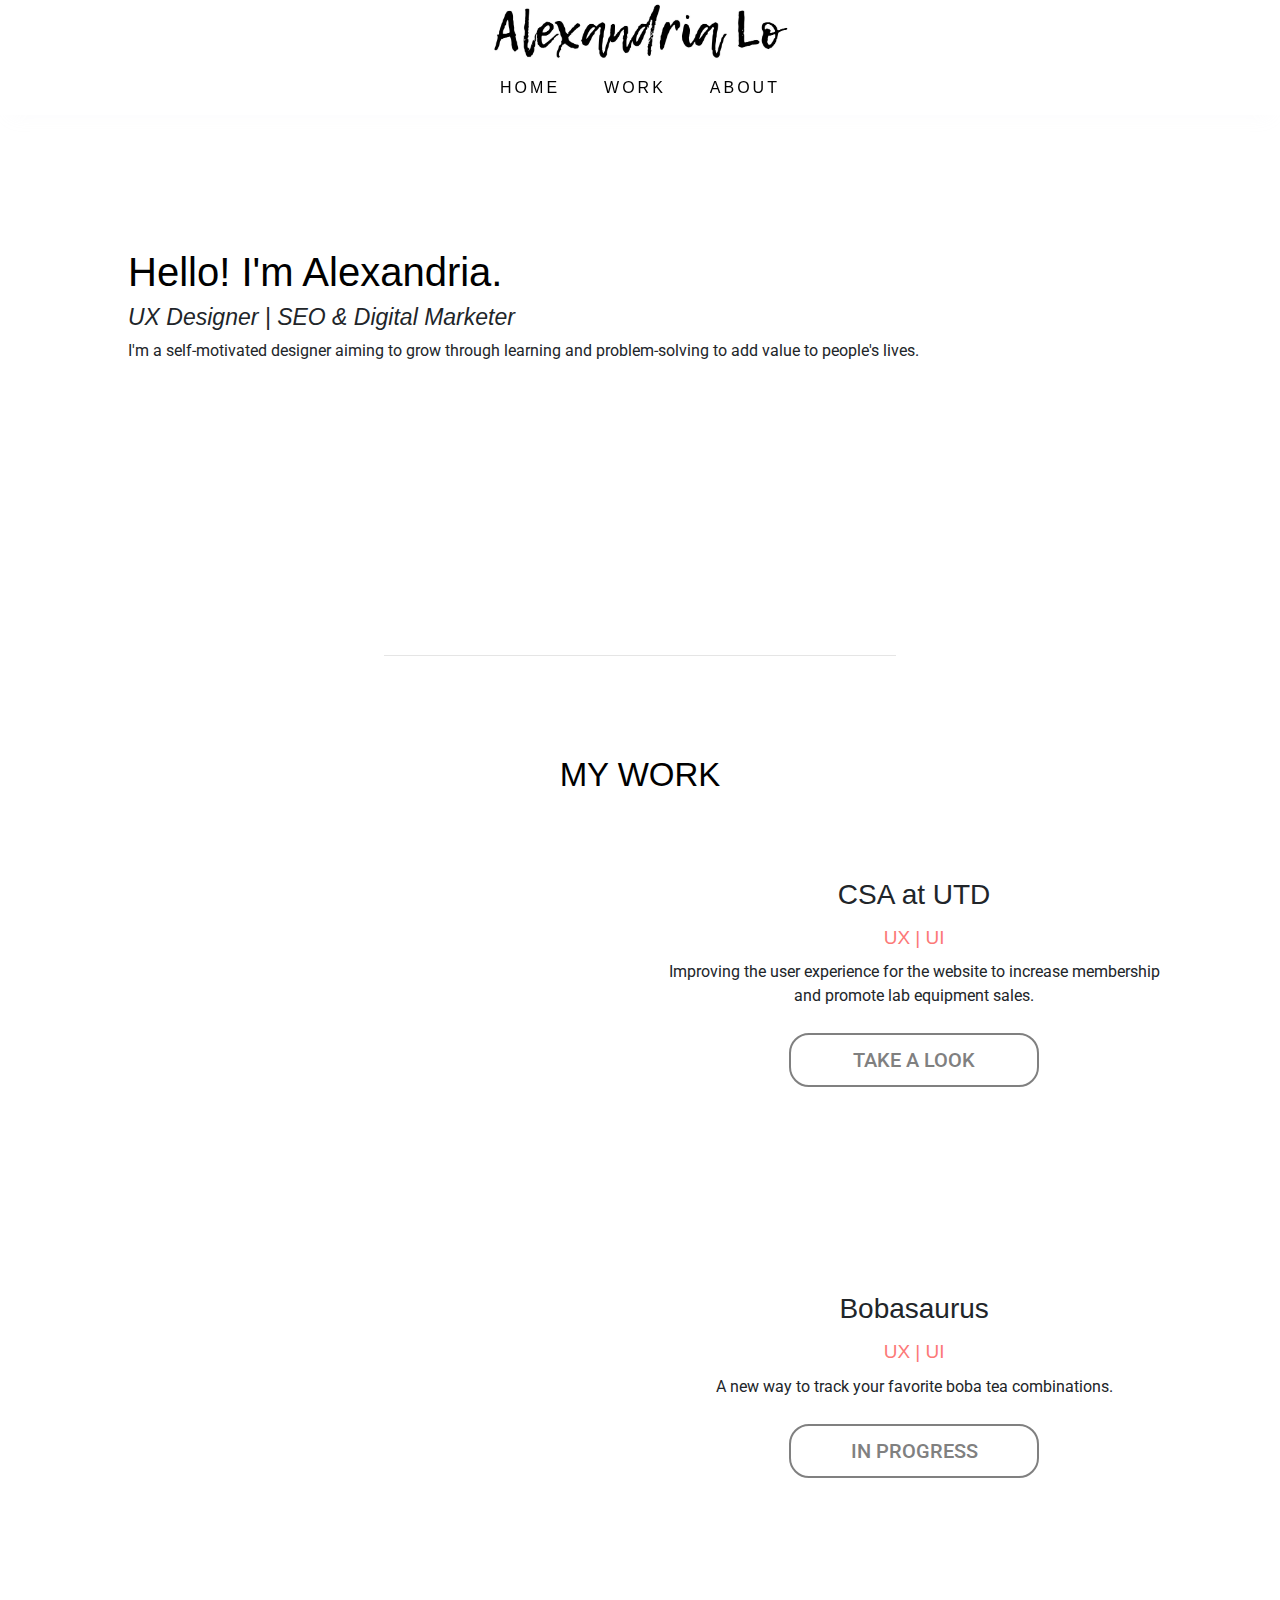
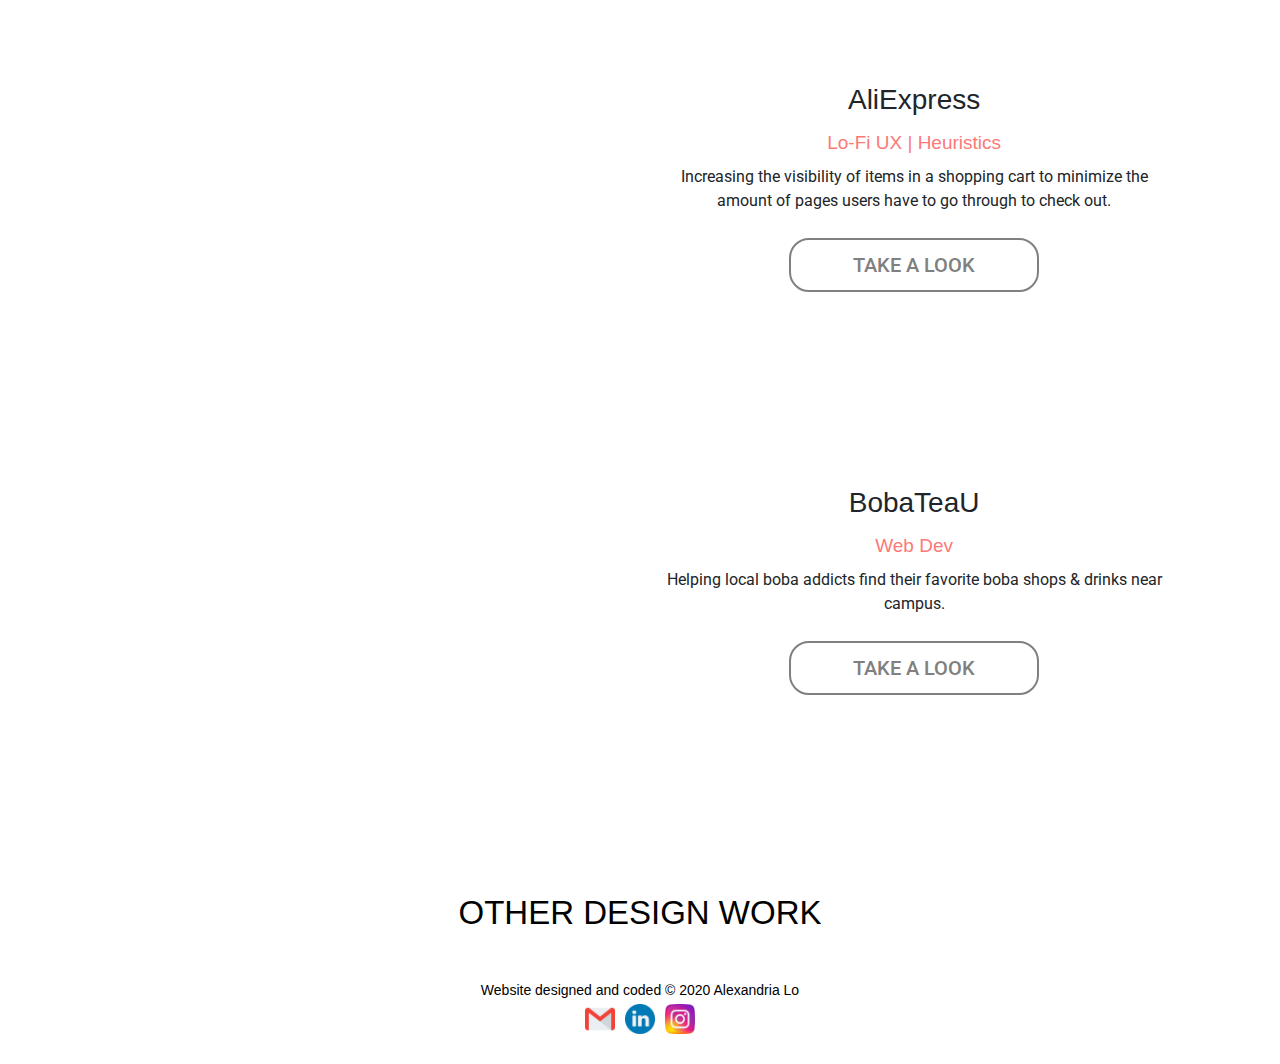
==== index.html @ e536136f "dinoboy back to top implementation" ====
<!doctype html>
<html lang="en">

<head>
    <meta charset="utf-8">
    <meta name="viewport" content="width=device-width, initial-scale=1, minimum-scale=1">

    <title>Alexandria Lo | UI/UX Designer</title>
    <meta name="description" content="I'm Alexandria Lo. I graduated from the University of Texas at Dallas with a B.S. in Cognitive Science. View my UX Design portfolio here.">

    <link rel="canonical" href="https://alexandrialo.com/" />

    <!-- Jquery for Bootstrap -->
    <script async src="https://ajax.googleapis.com/ajax/libs/jquery/3.3.1/jquery.min.js"></script>
    <link rel="icon" href="images/favicon.ico">
    <link href="https://fonts.googleapis.com/css?family=Roboto&display=swap|Montserrat&display=swap" rel="stylesheet">

    <!-- Global site tag (gtag.js) - Google Analytics -->
    <script src="https://www.googletagmanager.com/gtag/js?id=UA-148686804-1"></script>
    <script>
        window.dataLayer = window.dataLayer || [];

        function gtag() {
            dataLayer.push(arguments);
        }
        gtag('js', new Date());

        gtag('config', 'UA-148686804-1');

    </script>

    <meta http-equiv="X-UA-Compatible" content="IE=edge">
    <!-- BootstrapCDN -->
    <link rel="stylesheet" href="https://stackpath.bootstrapcdn.com/bootstrap/4.4.1/css/bootstrap.min.css" integrity="sha384-Vkoo8x4CGsO3+Hhxv8T/Q5PaXtkKtu6ug5TOeNV6gBiFeWPGFN9MuhOf23Q9Ifjh" crossorigin="anonymous">
    <script async src="https://stackpath.bootstrapcdn.com/bootstrap/4.4.1/js/bootstrap.min.js" integrity="sha384-wfSDF2E50Y2D1uUdj0O3uMBJnjuUD4Ih7YwaYd1iqfktj0Uod8GCExl3Og8ifwB6" crossorigin="anonymous"></script>
    <!-- animation on scroll -->
    <link href="https://unpkg.com/aos@2.3.1/dist/aos.css" rel="stylesheet">
    <!-- hamburger menu -->
    <link rel="stylesheet" href="https://cdnjs.cloudflare.com/ajax/libs/font-awesome/4.7.0/css/font-awesome.min.css">
    <link rel="stylesheet" href="stylesheet.css">
</head>

<body>
    <!-- Google Tag Manager (noscript) -->
    <noscript><iframe src="https://www.googletagmanager.com/ns.html?id=GTM-KJVJS6B" height="0" width="0" style="display:none;visibility:hidden"></iframe></noscript>
    <!-- End Google Tag Manager (noscript) -->
    <header>
        <a href="#home" id="home"><img class="logo center" src="images/name.jpg"></a>
    </header>
    <nav class="mynav" id="nav">
        <ul>
            <li id="o"><a href="index.html">Home</a></li>
            <li id="o"><a href="#work">Work</a></li>
            <li id="o"><a href="about.html">About</a></li>
        </ul>
        <!-- hamburger-kun -->
        <a href="javascript:void(0);" class="icon" onclick="myFunction()"><img src="images/arrow.jpg"></a>
    </nav>
    <div class="hero-image parallax-bg">
        <div class="hero-text">
            <h1>Hello! I'm Alexandria.</h1>
            <h4><i>UX Designer | SEO & Digital Marketer</i></h4>
            <p>I'm a self-motivated designer aiming to grow through learning and problem-solving to add value to people's lives.</p>
        </div>
    </div>
    <hr id="work">
    <div class="portfolio">
        <div class="home-text">
            <h2>My Work</h2>
        </div>
        <div class="mywork container">
            <div class="row portfolio-boxes">
                <div class="col-md-6" data-aos="fade-right" data-aos-duration="1000">
                    <img src="csaatutd/csa-cover.jpg">
                </div>
                <div class="col-md-6 parent">
                    <h3 class="portfolio-title">CSA at UTD</h3>
                    <h5>UX | UI</h5>
                    <p style="text-align:center">Improving the user experience for the website to increase membership and promote lab equipment sales.</p>
                    <a href="project/csaatutd.html"><button class="button">TAKE A LOOK</button></a>
                </div>
            </div>
        </div>
        <div class="mywork container">
            <div class="row portfolio-boxes">
                <div class="col-md-6" data-aos="fade-right" data-aos-duration="1000">
                    <img src="bobasaurus/bobasaurus-cover.png">
                </div>
                <div class="col-md-6 parent">
                    <h3 class="portfolio-title">Bobasaurus</h3>
                    <h5>UX | UI</h5>
                    <p style="text-align:center">A new way to track your favorite boba tea combinations.</p>
                    <a href="project/bobasaurus.html"><button class="button">IN PROGRESS</button></a>
                </div>
            </div>
        </div>
        <!--
        <div class="mywork container">
            <div class="row portfolio-boxes">
                <div class="col-md-6" data-aos="fade-right" data-aos-duration="1000">
                    <img src="stitcher/stitcher-logo.jpg">
                </div>
                <div class="col-md-6 parent">
                    <h3 class="portfolio-title">Stitcher</h3>
                    <h5>UX | UI</h5>
                    <p style="text-align:center">Redesigning an almost daily used podcast app into being one of the best part of someone’s day.</p>
                    <a href="project/stitcher.html"><button class="button">IN PROGRESS</button></a>
                </div>
            </div>
        </div>
-->
        <div class="mywork container">
            <div class="row portfolio-boxes">
                <div class="col-md-6" data-aos="fade-right" data-aos-duration="1000">
                    <img src="aliexpress/aliexpress-cover.png">
                </div>
                <div class="col-md-6 parent">
                    <h3 class="portfolio-title">AliExpress</h3>
                    <h5>Lo-Fi UX | Heuristics</h5>
                    <p style="text-align:center">Increasing the visibility of items in a shopping cart to minimize the amount of pages users have to go through to check out.</p>
                    <a href="project/aliexpress.html"><button class="button">TAKE A LOOK</button></a>
                </div>
            </div>
        </div>
        <div class="mywork container">
            <div class="row portfolio-boxes">
                <div class="col-md-6" data-aos="fade-right" data-aos-duration="1000">
                    <img src="bobateau/bobateau-cover.jpg">
                </div>
                <div class="col-md-6 parent">
                    <h3 class="portfolio-title">BobaTeaU</h3>
                    <h5>Web Dev</h5>
                    <p style="text-align:center">Helping local boba addicts find their favorite boba shops & drinks near campus.</p>
                    <a href="project/bobateau.html"><button class="button">TAKE A LOOK</button></a>
                </div>
            </div>
        </div>
    </div>
    <div>
        <div class="home-text">
            <h2>Other Design Work</h2>
            <div class="mywork container">
                <div class="row">
                    <div class="col-md-4" data-aos="fade-right" data-aos-duration="1000">
                        <a href="project/statwax.html" class="block">
                            <div class="overlay">
                                <h3>Statwax</h3>
                                <p>Designing the regional company logo</p>
                            </div>
                            <img class="image" src="statwax/statwax-cover.jpg">
                        </a>
                    </div>
                    <div class="col-md-4">
                    </div>
                    <div class="col-md-4">
                    </div>
                </div>
            </div>
        </div>
    </div>
    <!-- animate on scroll -->
    <script src="https://unpkg.com/aos@2.3.1/dist/aos.js"></script>
    <script>
        AOS.init({
            disable: function() {
                var maxWidth = 600;
                return window.innerWidth < maxWidth;
            }
        });

    </script>
    <!-- smooth scrolling -->
    <script>
        $(document).ready(function() {
            // Add smooth scrolling to all links
            $("a").on('click', function(event) {

                // Make sure this.hash has a value before overriding default behavior
                if (this.hash !== "") {
                    // Prevent default anchor click behavior
                    event.preventDefault();

                    // Store hash
                    var hash = this.hash;

                    // jQuery's animate() method to add smooth page scroll
                    // 888 milliseconds to scroll to the specified area
                    $('html, body').animate({
                        scrollTop: $(hash).offset().top
                    }, 888, function() {

                        // Add hash (#) to URL when done scrolling (default click behavior)
                        window.location.hash = hash;
                    });
                } // End if
            });
        });

    </script>

    <!-- find horizontal scroll -->
    <script>
        var docWidth = document.documentElement.offsetWidth;

        [].forEach.call(
            document.querySelectorAll('*'),
            function(el) {
                if (el.offsetWidth > docWidth) {
                    console.log(el);
                }
            }
        );

    </script>

    <!-- responsive nav -->
    <script>
        function myFunction() {
            var x = document.getElementById("nav");
            if (x.className === "mynav") {
                x.className += " responsive";
            } else {
                x.className = "mynav";
            }
        }

    </script>

    <footer class="footer">
        <div class="footer-text">
            <center>Website designed and coded &copy 2020 Alexandria Lo</center>
            <p><a href="mailto:thanksalox@gmail.com"><img class="socialmedia" src="images/gmail.jpg"></a>
                <a href="https://www.linkedin.com/in/alexandrialo/" target="_blank" rel="noopener noreferrer"><img class="socialmedia" src="images/linkedin.jpg"></a>
                <a href="https://www.instagram.com/aaaliku" target="_blank" rel="noopener noreferrer"><img class="socialmedia" src="images/instagram.jpg"></a></p>
        </div>
    </footer>
</body>

</html>
---- stylesheet.css ----
@-ms-viewport {
    width: device-width;
}

body {
    -ms-overflow-style: scrollbar;
}

*,
*:before,
*:after {
    box-sizing: inherit;
}

body,
html {
    margin: 0px;
    padding: 0px;
    box-sizing: border-box;
}

html {
    height: 100%;
}

html,
body,
div,
span,
applet,
object,
iframe,
h1,
h2,
h3,
h4,
h5,
h6,
p,
blockquote,
pre,
a,
em,
img,
strong,
sub,
sup,
tt,
var,
b,
u,
i,
center,
dl,
dt,
dd,
ol,
ul,
li,
table,
html,
body,
div,
span,
applet,
object,
iframe,
h1,
h2,
h3,
h4,
h5,
h6,
p,
blockquote,
pre,
a,
abbr,
acronym,
address,
big,
cite,
code,
del,
dfn,
em,
img,
ins,
kbd,
q,
s,
samp,
small,
strike,
strong,
sub,
sup,
tt,
var,
b,
u,
i,
center,
dl,
dt,
dd,
ol,
ul,
li,
fieldset,
form,
label,
legend,
table,
caption,
tbody,
tfoot,
thead,
tr,
th,
td,
icle,
aside,
canvas,
details,
embed,
figure,
figcaption,
footer,
header,
hgroup,
menu,
nav,
output,
ruby,
section,
summary,
time,
mark,
audio,
video {
    margin: 0;
    padding: 0;
    border: 0;
    vertical-align: baseline;
}

article,
aside,
details,
figcaption,
figure,
footer,
header,
hgroup,
menu,
nav,
section {
    display: block;
}

/************************* basic html *************************/
h1 {
    font-family: "Montserrat", sans-serif;
    font-display: swap;
    font-size: 40px;
    margin: 0;
    text-align: center;
    margin: 1% 0 2% 0;
    font-weight: 500;

}

h2 {
    font-family: "Montserrat", sans-serif;
    font-display: swap;
    text-transform: uppercase;
    font-size: 33px;
    text-align: center;
    margin: 2% 0 1% 0;
    font-weight: 500;
}

h3 {
    font-family: "Montserrat", sans-serif;
    font-display: swap;
    font-size: 28px;
    text-align: center;
    margin: 1% 0 2% 0;
    font-weight: 500;
}

h4 {
    font-family: "Montserrat", sans-serif;
    font-display: swap;
    font-size: 23px;
    margin: 2% 0 1% 0;
    font-weight: 500;
}

h5 {
    font-family: "Montserrat", sans-serif;
    font-display: swap;
    color: #fc7978;
    font-weight: 500;
    font-size: 19px;
    margin: 1% 0 2% 0;
}

p {
    font-family: "Roboto", sans-serif;
    font-display: swap;
    font-size: 16px;
    padding: 0 0 20px 0;
}

a {
    color: #fc7978;
    font-weight: 500;
}

a:active {
    color: #fc7978;
    text-decoration: underline;
}

hr {
    margin: auto;
    width: 40%;
}

ul,
ol {
    font-family: "Roboto", sans-serif;
    font-display: swap;
    font-size: 16px;
}

/************************* navigation bar *************************/
header {
    height: 10%;
    background-color: white;
    width: 100%;
    position: relative;
    display: flex;
    top: 0px;
    z-index: 1;
    align-items: center;
    justify-content: center;
}

.logo {
    width: 300px;
    height: auto;
}

/************************* desktop config *************************/
@media only screen and (min-width: 601px) {

    nav {
        height: 2%;
        background-color: white;
        width: 100%;
        padding: 0;
        text-align: center;
        margin: 0;
        display: flex;
        top: 0px;
        z-index: 1;
        align-items: center;
        justify-content: center;
        overflow: hidden;
        font-weight: 500;
    }

    nav li,
    nav a {
        display: inline;
        padding: 10px;
        text-decoration: none;
        font-family: "Montserrat", sans-serif;
        font-display: swap;
        color: black;
        text-transform: uppercase;
        letter-spacing: 3px;
        font-weight: 500;
    }

    nav a:hover {
        color: #fc7978;
    }

    html:not([data-scroll='0']) nav {
        position: sticky;
        top: 0px;
        left: 10px;
        right: 10px;
        border: none;
        border-radius: 0;
        margin: 0;
        padding: 15px;
        box-shadow: 0px 10px 20px -10px rgba(211, 218, 227, 0.1);
        outline: none;
    }

}

.mynav .icon {
    display: none;
    width: 20px;
    margin-top: 20px;
    margin-right: 10px;
    background-color: white;

}

/************************* mobile config *************************/
@media only screen and (max-width: 600px) {

    h1 {
        margin-bottom: 5%;
    }

    h2,
    h3,
    h4 {
        text-align: left;
        margin: 5% 0 5% 0;
    }

    .mynav {
        overflow: hidden;
        background-color: white;
        width: 100%;
    }

    .mynav ul {
        margin: 5px;
        padding: 0;
    }

    .mynav li,
    .mynav a {
        display: block;
        text-decoration: none;
        font-family: "Montserrat", sans-serif;
        color: black;
        text-transform: uppercase;
        font-weight: 500;
        margin: 20px;
        font-display: swap;
    }

    /* hide all links except for first (home) */
    .mynav a,
    .mynav li:not(:first-child) {
        display: none;
    }

    /* show links in topnav (.icon) */
    .mynav a.icon,
    .mynav li.icon {
        width: 40px;
        display: block;
        margin: 10px auto;
    }

    html:not([data-scroll='0']) .mynav {
        position: sticky;
        top: 0px;
        border: none;
        border-radius: 0;
        z-index: 1;
        left: 10px;
        right: 10px;
        box-shadow: 0px 10px 20px -10px rgba(211, 218, 227, 0.1);
        outline: none;
    }

    .case-content {
        width: 90vw !important;
    }

    .footer {
        margin-top: 10%;
    }

}

/************************* mobile responsive config *************************/
@media only screen and (max-width: 600px) {

    /* for topnav with JS when clicking the icon */
    .mynav.responsive {}

    .mynav.responsive a.icon,
    .mynav.responsive li.icon {
        position: relative;
        margin-left: auto;
        margin-right: auto;
        bottom: 0;
    }

    /* displays links vertically for mobile */
    .mynav.responsive ul {}

    .mynav.responsive li,
    .mynav.responsive a {
        float: none;
        display: block;
        text-align: center;
    }
}

/************************* home hero *************************/
.hero-image {
    background-color: white;
    /*background: url(images/cloudstars-bg.svg);*/
    /*height: 100vh;*/
    height: 60vh;
    background-size: cover;
    /*
    background-attachment: fixed;
    background-blend-mode: overlay;
    background-position: center;
    background-repeat: no-repeat;
    position: relative;
*/
    padding: 0;
    margin: 0;
    min-width: 100%;
    overflow: hidden;
}

.hero-text {
    align-content: center;
    width: 80%;
    margin: auto;
}

.hero-text h1 {
    color: black;
    text-align: left;
    margin: 8% 0 8px 0;
    padding-top: 5%;
    vertical-align: baseline;
    background: 0 0;
    display: block;
}

.hero-text h4 {
    text-align: left;
    margin: 0 0 8px 0;
    padding: 0;

}

.hero-text p {
    text-align: left;
    margin: 0;
    padding: 0;
}

.home-text {
    color: black;
    position: relative;
    height: 100%;
    margin: auto;
}

.home-text h1 {
    margin-bottom: 4%;
}

.home-text h2 {
    text-align: center;
}

.home-text p {
    width: 100%;
}

/************************* home portfolio *************************/
.portfolio {
    padding: 3%;
    margin: 3%;
    background-color: white;
    background-position: center;
    background-repeat: repeat;
    position: relative;
}

.portfolio-boxes {
    margin: auto;
    width: 100%;
    flex-grow: 1;
}

.center {
    display: block;
    margin-left: auto;
    margin-right: auto;
    text-decoration: none;
}

.container {}

.mywork {
    height: 100%;
    margin-bottom: 50px;
}

.parent {
    display: flex;
    align-items: center;
    justify-content: center;
    flex-direction: column;
}

.col-md-6 parent {
    position: relative;
    min-height: 1px;
    padding: 0;
    margin-bottom: 3%;
}

.button {
    border-radius: 20px;
    text-align: center;
    transition-duration: 0.4s;
    margin: 2% auto;
    width: 250px;
    font-size: 20px;
    padding: 10px 0;
    background-color: white;
    color: gray;
    outline: none;
    /*
    box-shadow: inset 0 -3px #d16463;
    box-shadow: 0 2px 5px 0 rgba(211, 218, 227, 100);
*/
    border: 2px solid gray;
    font-weight: 500;
    text-decoration: none;
}


.button:hover {
    background-color: #fc7978;
    /*
    box-shadow: inset 0 -3px #d16463;
    box-shadow: 0 2px 5px 0 rgba(211, 218, 227, 100);
*/
    border: 2px solid transparent;
    color: white;
    text-decoration: none;
}

/*
.button1:hover {
    background-color: gray;
    border: 2px solid transparent;
    color: white;
    text-decoration: none;
}
*/

img {
    width: 100%;
}

/************************* home art *************************/
.art {
    background-color: white;
    padding: 2%;
    margin: auto;
    max-width: 700px;
}

.art-container {
    background-color: white;
    position: relative;
    align-items: center;
    justify-content: space-between;
}

.row {
    margin: 0;
    padding: 0;
    width: 100%;
}

.column {
    flex: 33.33%;
    padding: 5px;
    margin: 0;
}

/************************* home about *************************/
.about {
    background-color: white;
    /*
    padding: 2%;
    margin: 2%;
    justify-content: left;
*/
    padding: 2em 0 2em 0;
}

.about-img-div {
    padding: 2em 0 0 0;
    width: 100%;
}

.about-img {
    border-radius: 50%;

}


figcaption {}

/************************* project content *************************/

.summary {
    height: 100%;
    margin: auto;
    padding: 0;
}

.snippet {
    text-align: left;
    height: 100%;
}

.snippet h4 {
    padding-top: 20px;
}

.snippet p {
    padding: 0;
}

.problem {}

.case-content {
    width: 80vw;
    min-width: 310px;
    padding-bottom: 3%;
    margin: 0 auto;
    display: block;
}

.case-content h3 {
    margin-top: 25px;
}

.logo-image {
    margin: 25px auto;
    width: 300px;
    display: block;
}

/* main title */

.background {
    display: block;
}

.content-heading {
    position: relative;
    /*    padding-top: 2em;*/
    /*    top: -4em;*/
    /*    border-radius: 1.2em 1em 0 0;*/
    background: #fff;
    padding-top: 1em;
    margin: 0 auto;
}

.content-heading h1,
.content-heading p {
    text-align: center;
    margin: 0;
    font-weight: 500;
}

.subtitle {
    font-style: italic;
    color: gray;
}

.overview-title {
    font-weight: 500;
    text-transform: uppercase;
}

.content-process {
    margin: 0 0 2% 0;
    position: relative;
}

.content-process h1,
h2,
h3,
h4,
h5 {
    text-align: left;
}

.content-process img {
    display: block;
    margin: 20px auto;
}

.heading-section p {
    text-align: center;
}

summary {
    font-weight: 500;
    border: 2px solid transparent;
    transition-duration: 0.4s;
    margin: 16px auto;
    padding: 16px;
    background-color: white;
    color: gray;
    outline: none;
    text-decoration: none;
}


summary:hover {
    background-color: #fc7978;
    border: 2px solid transparent;
    color: white;
    text-decoration: none;
}

/************************* unique project content *************************/
.csa {
    background-color: #49b1ed;
    color: white;
    padding: 16px;
}

.csa-font {
    color: #49b1ed;
}

.bobateau {
    background-color: #E2AA87;
    color: white;
    padding: 16px;
}

.bobateau-font {
    color: #E2AA87;
}

.bobasaurus {
    background-color: #7EBDB4;
    color: white;
    padding: 16px;
}

.bobasaurus-font {
    color: #7EBDB4;
}

.aliexpress {
    background-color: #A42116;
    color: white;
    padding: 16px;
}

.aliexpress-font {
    color: #A42116;
}

.stitcher {
    background-color: #522d5b;
    color: white;
    padding: 16px;
}

.stitcher-font {
    color: #522d5b;
}

.statwax {
    background-color: #00b1aa;
    color: white;
    padding: 16px;
}

.statwax-font {
    color: #00b1aa;
}


.goal {
    margin-top: 20px;
    padding: 10px;
}

.csa h3,
.bobateau h3,
.bobasaurus h3,
.aliexpress h3,
.stitcher h3,
.statwax h3 {
    margin-top: .5em !important;
}

/************************* sections *************************/
.section {
    margin: auto;
    text-align: left;
    height: 100%;
    margin-top: 50px;
}

.section h4 {
    text-align: left;
}

.section ol,
.section ul {
    padding: 0 0 20px 50px;
}

.overview {}

.wireframe {
    margin: auto;
}

.in-progress {
    margin: 0 20%;
}

.in-progress h3 {
    padding: 10px;
}

.survey {
    width: 40%;
    float: right;
    margin-left: 10px
}

/************************* footer *************************/
footer {
    position: relative;
    background-color: white;
    color: black;
    text-align: center;
    margin-top: 50px;
}

.footer-text {
    margin-top: 10px;
    text-align: center;
    font-family: "Montserrat", sans-serif;
    font-display: swap;
    position: absolute;
    top: 50%;
    left: 50%;
    transform: translate(-50%, -50%);
    width: 50%;
    font-size: 14px;
}

.socialmedia {
    margin: 3px;
    max-width: 30px;
}

/************************* slideshow *************************/
* {
    box-sizing: border-box
}

body {
    font-family: "Roboto", sans-serif;
    font-display: swap;
    margin: 0
}

/* slideshow container */
.slideshow-container {
    max-width: 1000px;
    position: relative;
    margin: auto;
}

.mySlides {
    display: none;
    margin: auto;
}

/* next & previous buttons */
.prev,
.next {
    cursor: pointer;
    position: absolute;
    top: 50%;
    width: auto;
    padding: 16px;
    margin-top: -22px;
    color: white;
    font-weight: 500;
    font-size: 16px;
    transition: 0.6s ease;
    border-radius: 0 3px 3px 0;
    user-select: none;
}

/* position the "next button" to the right */
.next {
    right: 0;
    border-radius: 3px 0 0 3px;
}

/* on hover, add a black background color with a little bit see-through */
.prev:hover,
.next:hover {
    background-color: rgba(0, 0, 0, 0.8);
}

/* dots */
.dot {
    cursor: pointer;
    height: 15px;
    width: 15px;
    margin: 0 2px;
    background-color: #bbb;
    border-radius: 50%;
    display: inline-block;
    transition: background-color 0.6s ease;
}

.active,
.dot:hover {
    background-color: #717171;
}

/* other work hover */

.block {
    box-shadow: none;
    opacity: 1;
    transition: box-shadow 200ms ease, color 200ms ease;
    color: transparent;
    text-decoration: none;
}

.overlay {
    transition: .5s ease;
    opacity: 0;
    position: absolute;
    top: 50%;
    left: 50%;
    transform: translate(-50%, -50%);
    -ms-transform: translate(-50%, -50%);
}

.overlay h3,
.overlay p {
    text-align: center;
    color: black;
}

.image {
    opacity: 1;
    display: block;
    width: 100%;
    height: auto;
    transition: .5s ease;
    backface-visibility: hidden;
}

.container:hover .image {
    opacity: 0.3;
}

.container:hover .overlay {
    opacity: 1;
}

/* back to top */
.btt {
    max-width: 100px;
    z-index: 99;
    position: fixed;
    bottom: 30px;
    right: 10px;
    opacity: 0.5;
}

.btt:hover {
    opacity: 1;
    transition: .5s ease;
}
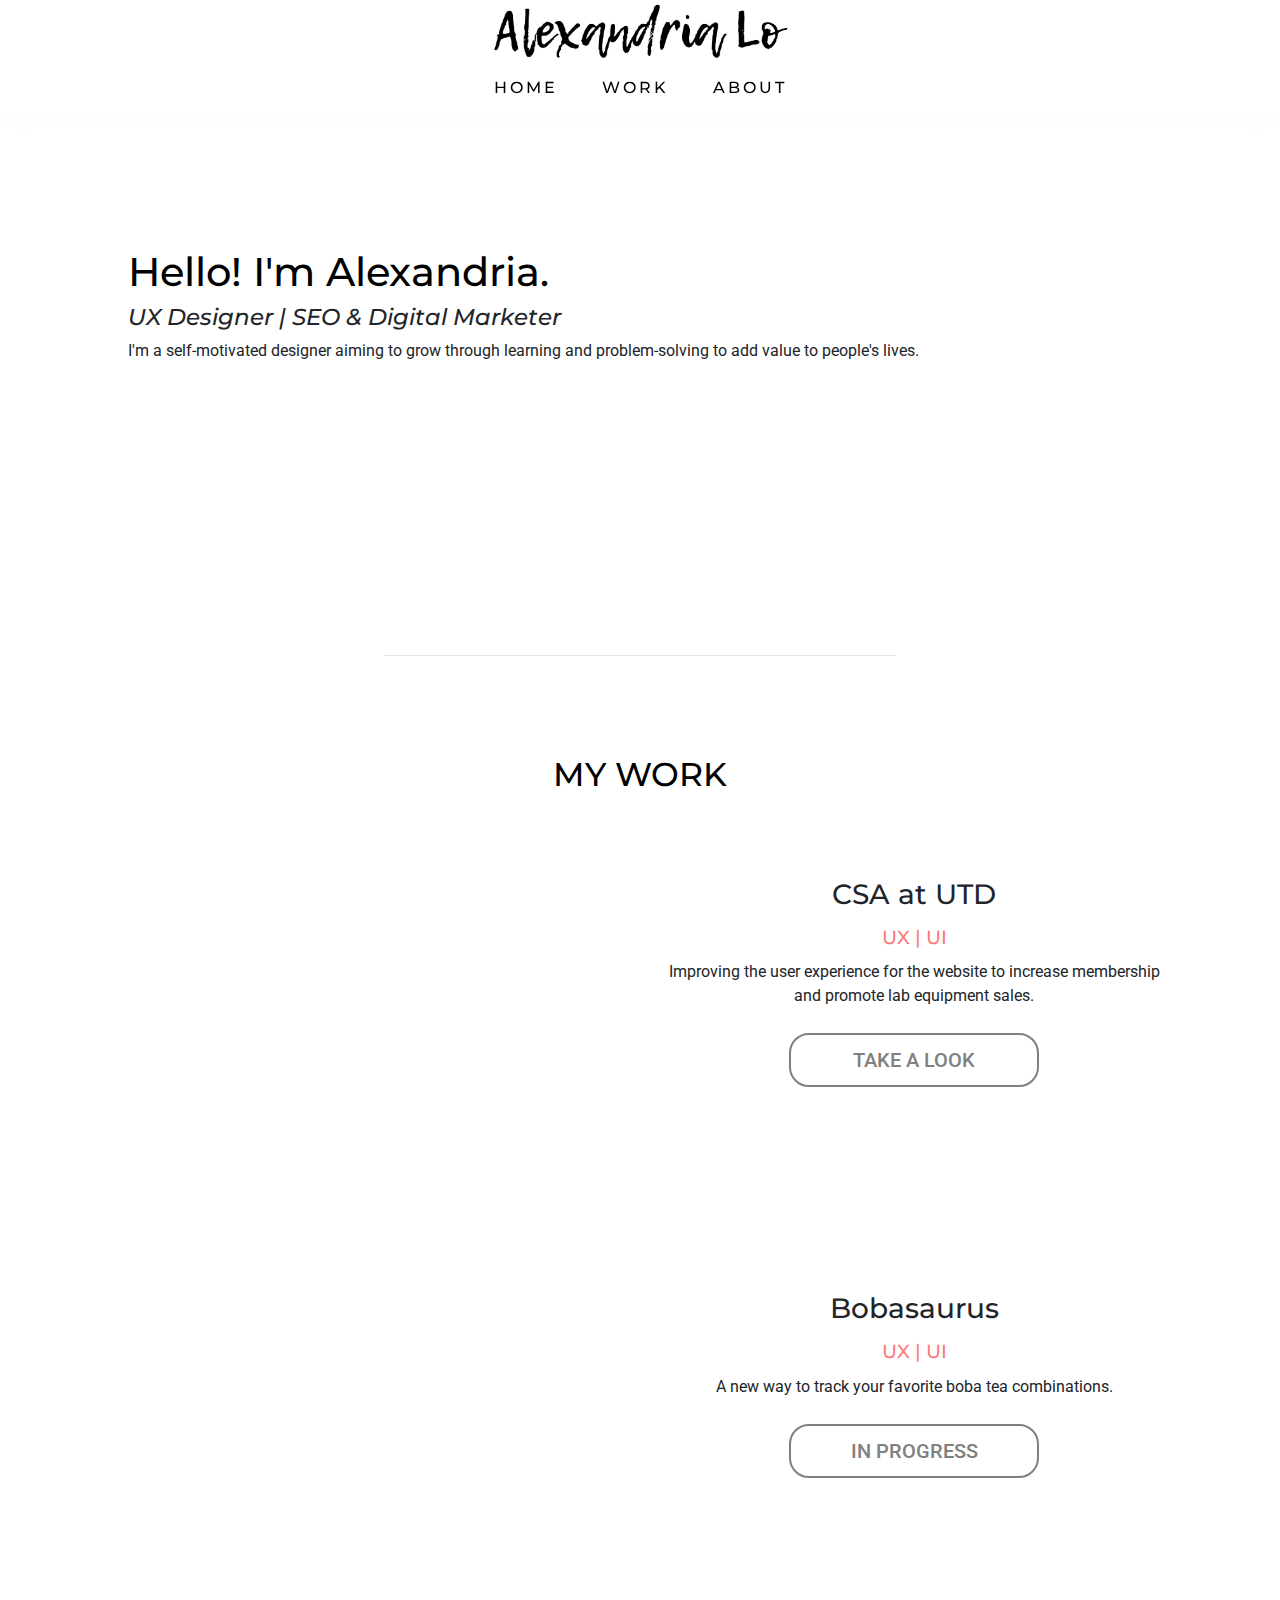
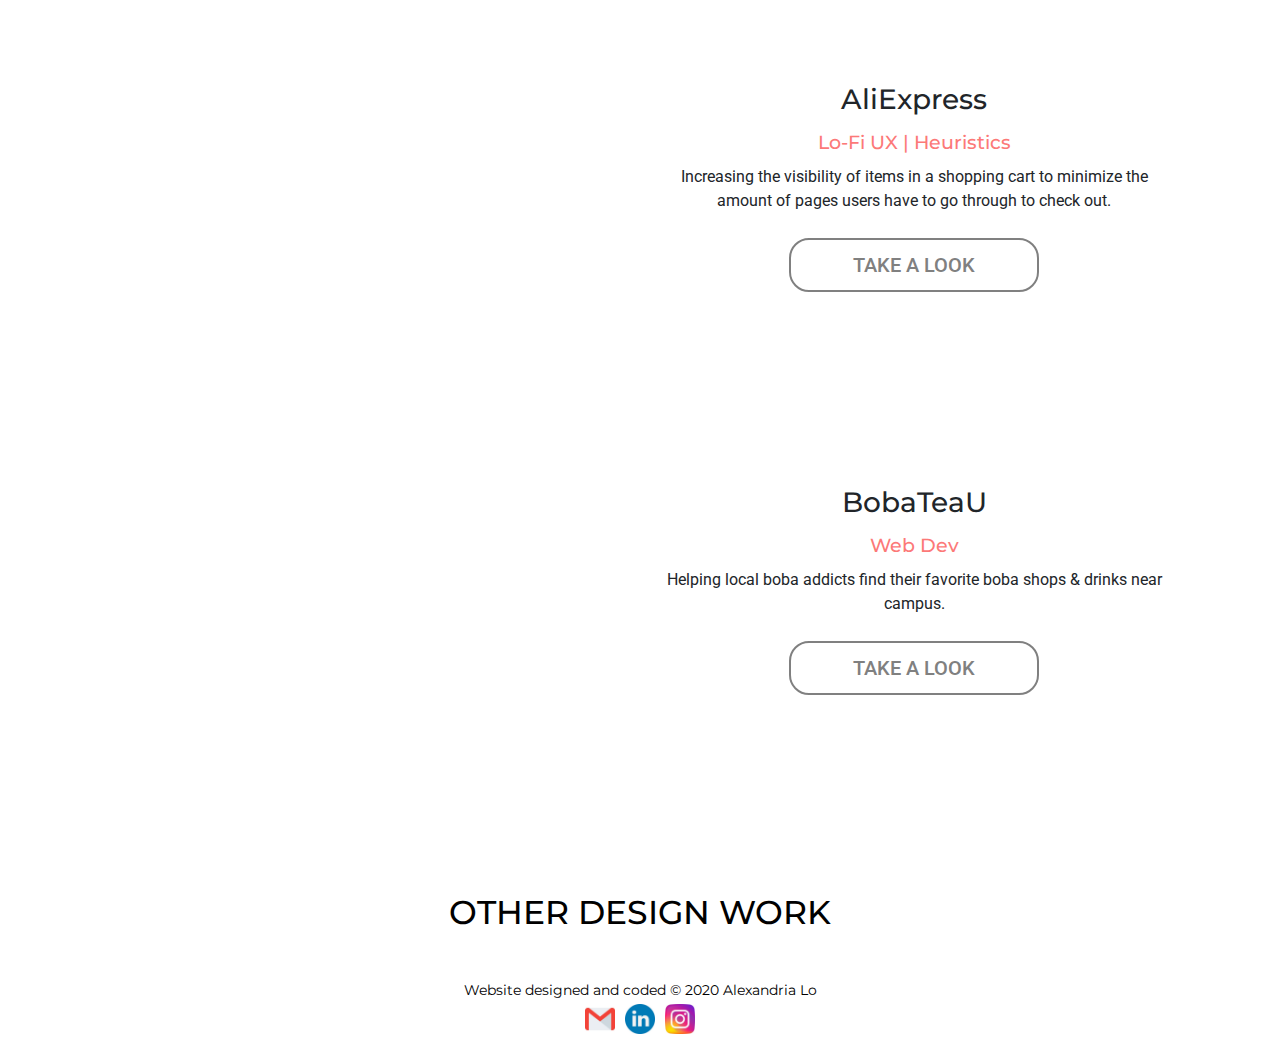
==== commit 1230c1d1: "fixing text display issues" ====
--- a/index.html
+++ b/index.html
@@ -13,7 +13,7 @@
     <!-- Jquery for Bootstrap -->
     <script async src="https://ajax.googleapis.com/ajax/libs/jquery/3.3.1/jquery.min.js"></script>
     <link rel="icon" href="images/favicon.ico">
-    <link href="https://fonts.googleapis.com/css?family=Roboto&display=swap|Montserrat&display=swap" rel="stylesheet">
+    <link href="https://fonts.googleapis.com/css?family=Roboto|Montserrat&display=swap" rel="stylesheet">
 
     <!-- Global site tag (gtag.js) - Google Analytics -->
     <script src="https://www.googletagmanager.com/gtag/js?id=UA-148686804-1"></script>
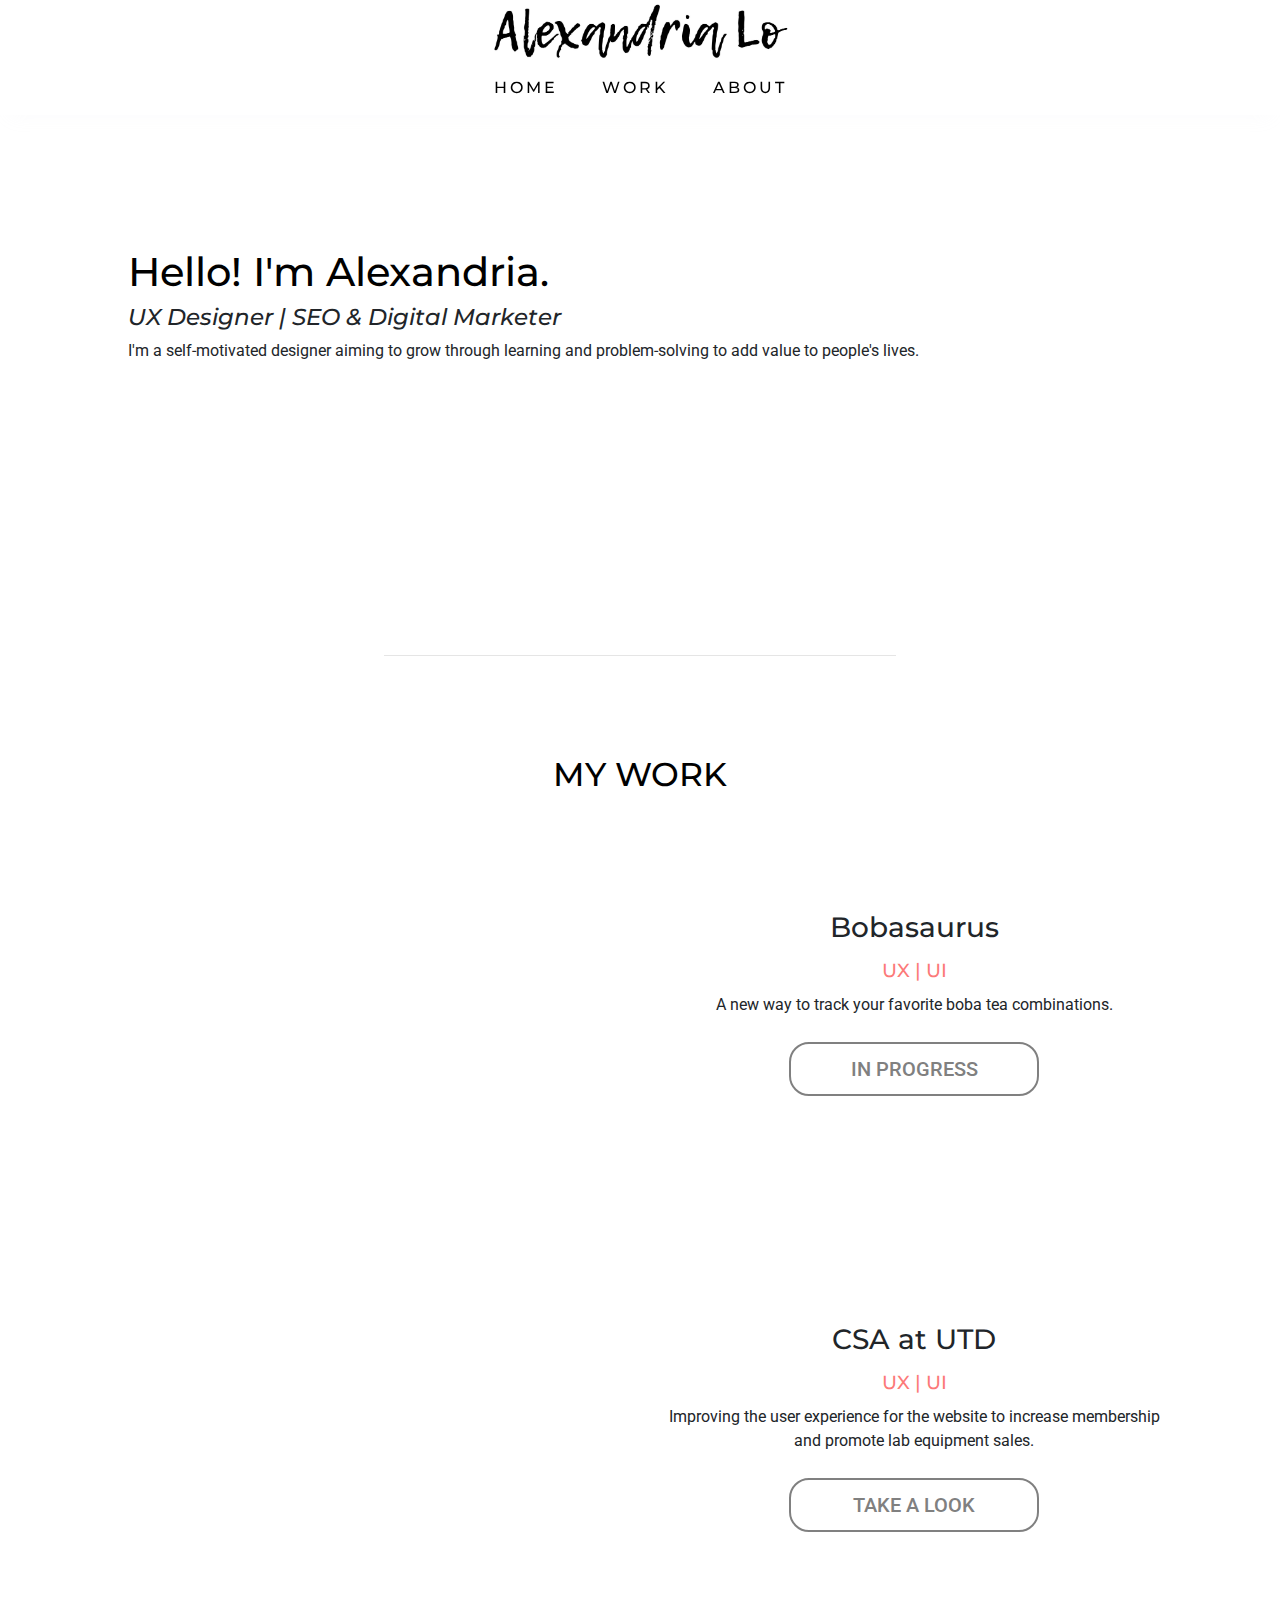
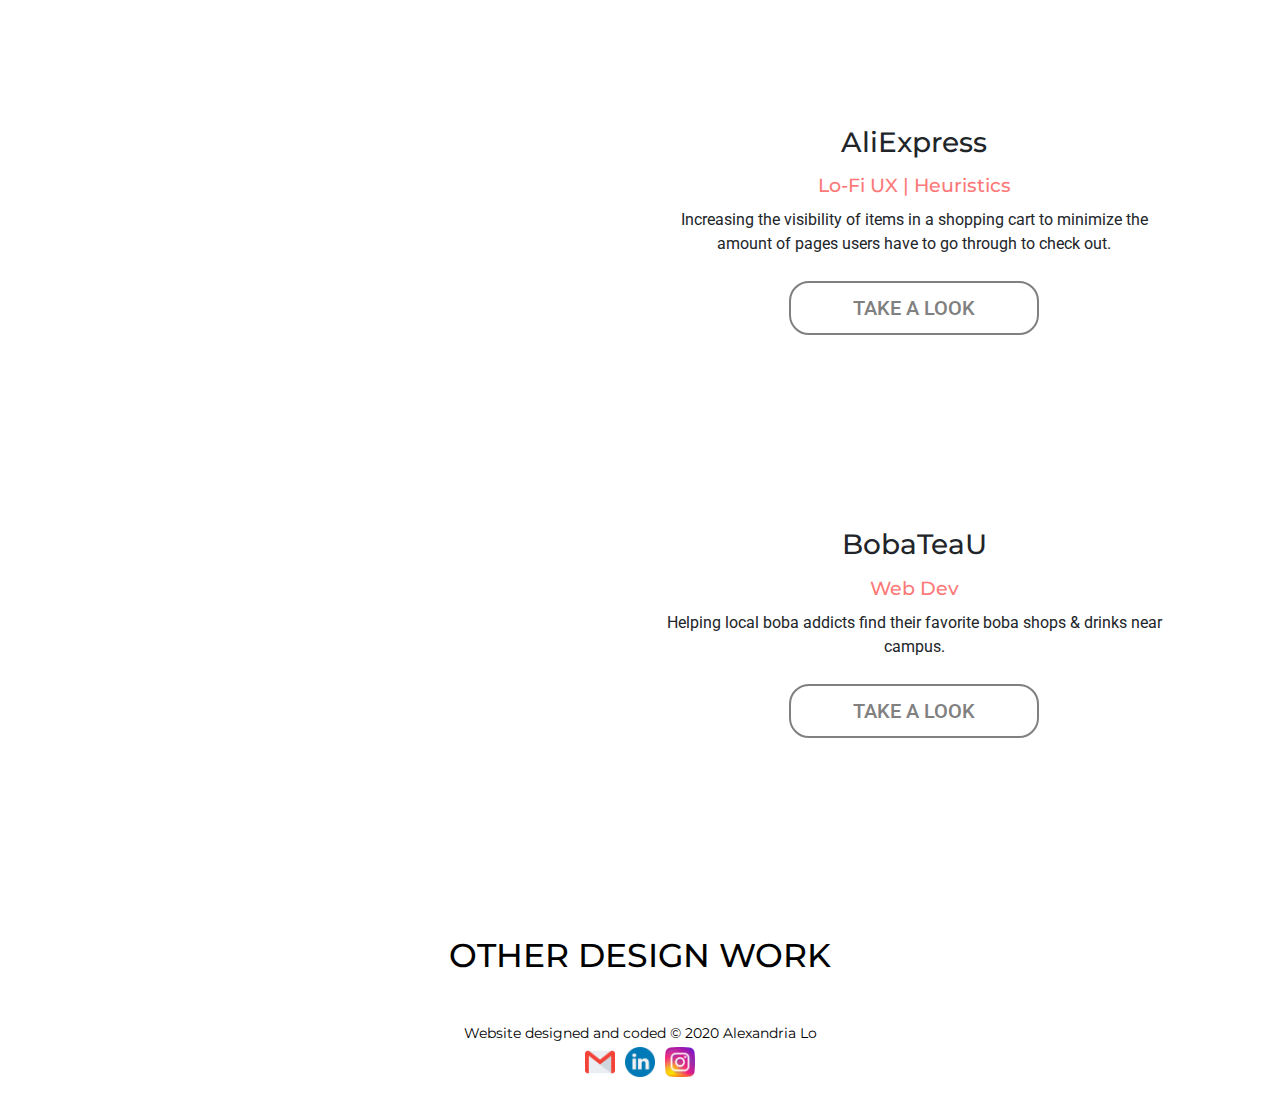
==== commit 8723506e: "added bobasaurus hi-fi wireframes" ====
--- a/index.html
+++ b/index.html
@@ -71,6 +71,19 @@
         <div class="mywork container">
             <div class="row portfolio-boxes">
                 <div class="col-md-6" data-aos="fade-right" data-aos-duration="1000">
+                    <img src="bobasaurus/bobasaurus-cover.png">
+                </div>
+                <div class="col-md-6 parent">
+                    <h3 class="portfolio-title">Bobasaurus</h3>
+                    <h5>UX | UI</h5>
+                    <p style="text-align:center">A new way to track your favorite boba tea combinations.</p>
+                    <a href="project/bobasaurus.html"><button class="button">IN PROGRESS</button></a>
+                </div>
+            </div>
+        </div>
+        <div class="mywork container">
+            <div class="row portfolio-boxes">
+                <div class="col-md-6" data-aos="fade-right" data-aos-duration="1000">
                     <img src="csaatutd/csa-cover.jpg">
                 </div>
                 <div class="col-md-6 parent">
@@ -78,19 +91,6 @@
                     <h5>UX | UI</h5>
                     <p style="text-align:center">Improving the user experience for the website to increase membership and promote lab equipment sales.</p>
                     <a href="project/csaatutd.html"><button class="button">TAKE A LOOK</button></a>
-                </div>
-            </div>
-        </div>
-        <div class="mywork container">
-            <div class="row portfolio-boxes">
-                <div class="col-md-6" data-aos="fade-right" data-aos-duration="1000">
-                    <img src="bobasaurus/bobasaurus-cover.png">
-                </div>
-                <div class="col-md-6 parent">
-                    <h3 class="portfolio-title">Bobasaurus</h3>
-                    <h5>UX | UI</h5>
-                    <p style="text-align:center">A new way to track your favorite boba tea combinations.</p>
-                    <a href="project/bobasaurus.html"><button class="button">IN PROGRESS</button></a>
                 </div>
             </div>
         </div>
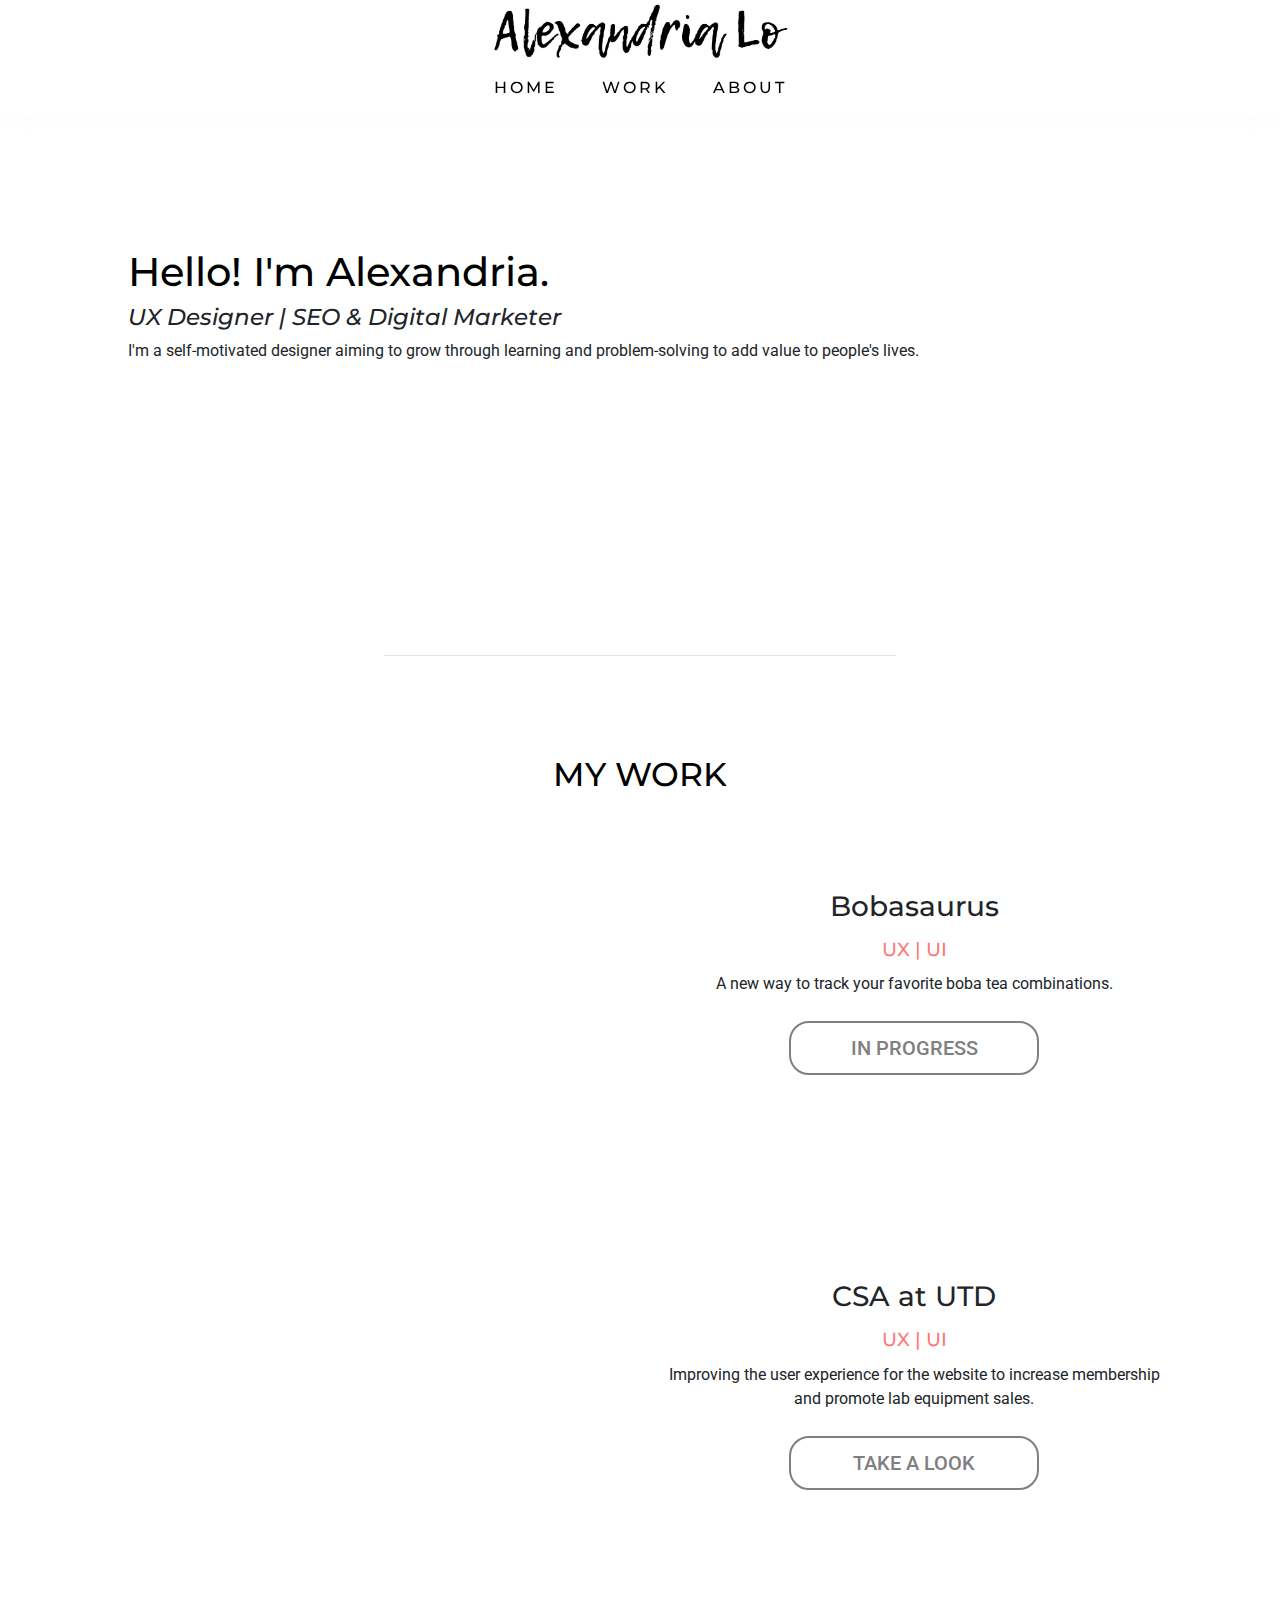
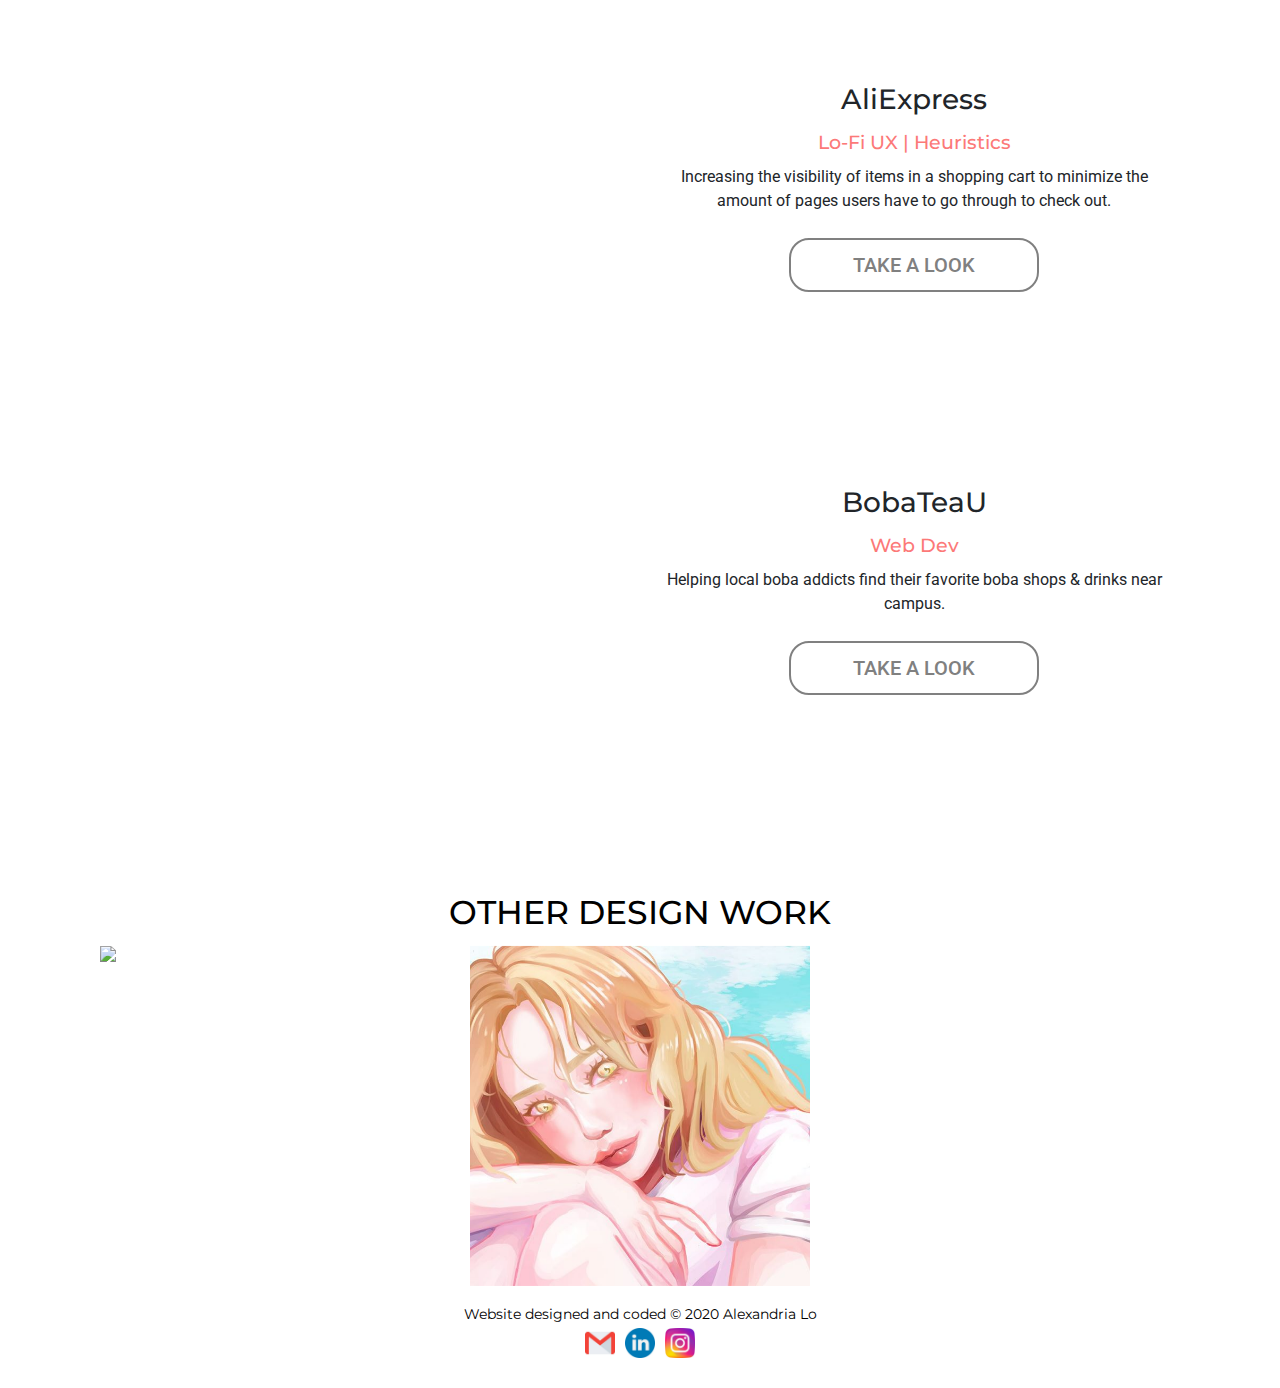
==== commit 45137dfc: "simplified bg and cover images" ====
--- a/index.html
+++ b/index.html
@@ -5,7 +5,7 @@
     <meta charset="utf-8">
     <meta name="viewport" content="width=device-width, initial-scale=1, minimum-scale=1">
 
-    <title>Alexandria Lo | UI/UX Designer</title>
+    <title>Alexandria Lo: UI/UX Designer</title>
     <meta name="description" content="I'm Alexandria Lo. I graduated from the University of Texas at Dallas with a B.S. in Cognitive Science. View my UX Design portfolio here.">
 
     <link rel="canonical" href="https://alexandrialo.com/" />
@@ -71,7 +71,7 @@
         <div class="mywork container">
             <div class="row portfolio-boxes">
                 <div class="col-md-6" data-aos="fade-right" data-aos-duration="1000">
-                    <img src="bobasaurus/bobasaurus-cover.png">
+                    <img src="bobasaurus/bobasaurus-cover.jpg">
                 </div>
                 <div class="col-md-6 parent">
                     <h3 class="portfolio-title">Bobasaurus</h3>
@@ -112,7 +112,7 @@
         <div class="mywork container">
             <div class="row portfolio-boxes">
                 <div class="col-md-6" data-aos="fade-right" data-aos-duration="1000">
-                    <img src="aliexpress/aliexpress-cover.png">
+                    <img src="aliexpress/aliexpress-cover.jpg">
                 </div>
                 <div class="col-md-6 parent">
                     <h3 class="portfolio-title">AliExpress</h3>
@@ -141,7 +141,7 @@
             <h2>Other Design Work</h2>
             <div class="mywork container">
                 <div class="row">
-                    <div class="col-md-4" data-aos="fade-right" data-aos-duration="1000">
+                    <div class="col-md-4">
                         <a href="project/statwax.html" class="block">
                             <div class="overlay">
                                 <h3>Statwax</h3>
@@ -151,6 +151,13 @@
                         </a>
                     </div>
                     <div class="col-md-4">
+                        <a href="artwork.html" class="block">
+                            <div class="overlay">
+                                <h3>Artwork</h3>
+                                <p>A small collection of my favorite pieces</p>
+                            </div>
+                            <img class="image" src="images/ig-devil-no-4.jpg">
+                        </a>
                     </div>
                     <div class="col-md-4">
                     </div>
--- a/stylesheet.css
+++ b/stylesheet.css
@@ -980,11 +980,11 @@
     backface-visibility: hidden;
 }
 
-.container:hover .image {
+.block:hover .image {
     opacity: 0.3;
 }
 
-.container:hover .overlay {
+.block:hover .overlay {
     opacity: 1;
 }
 
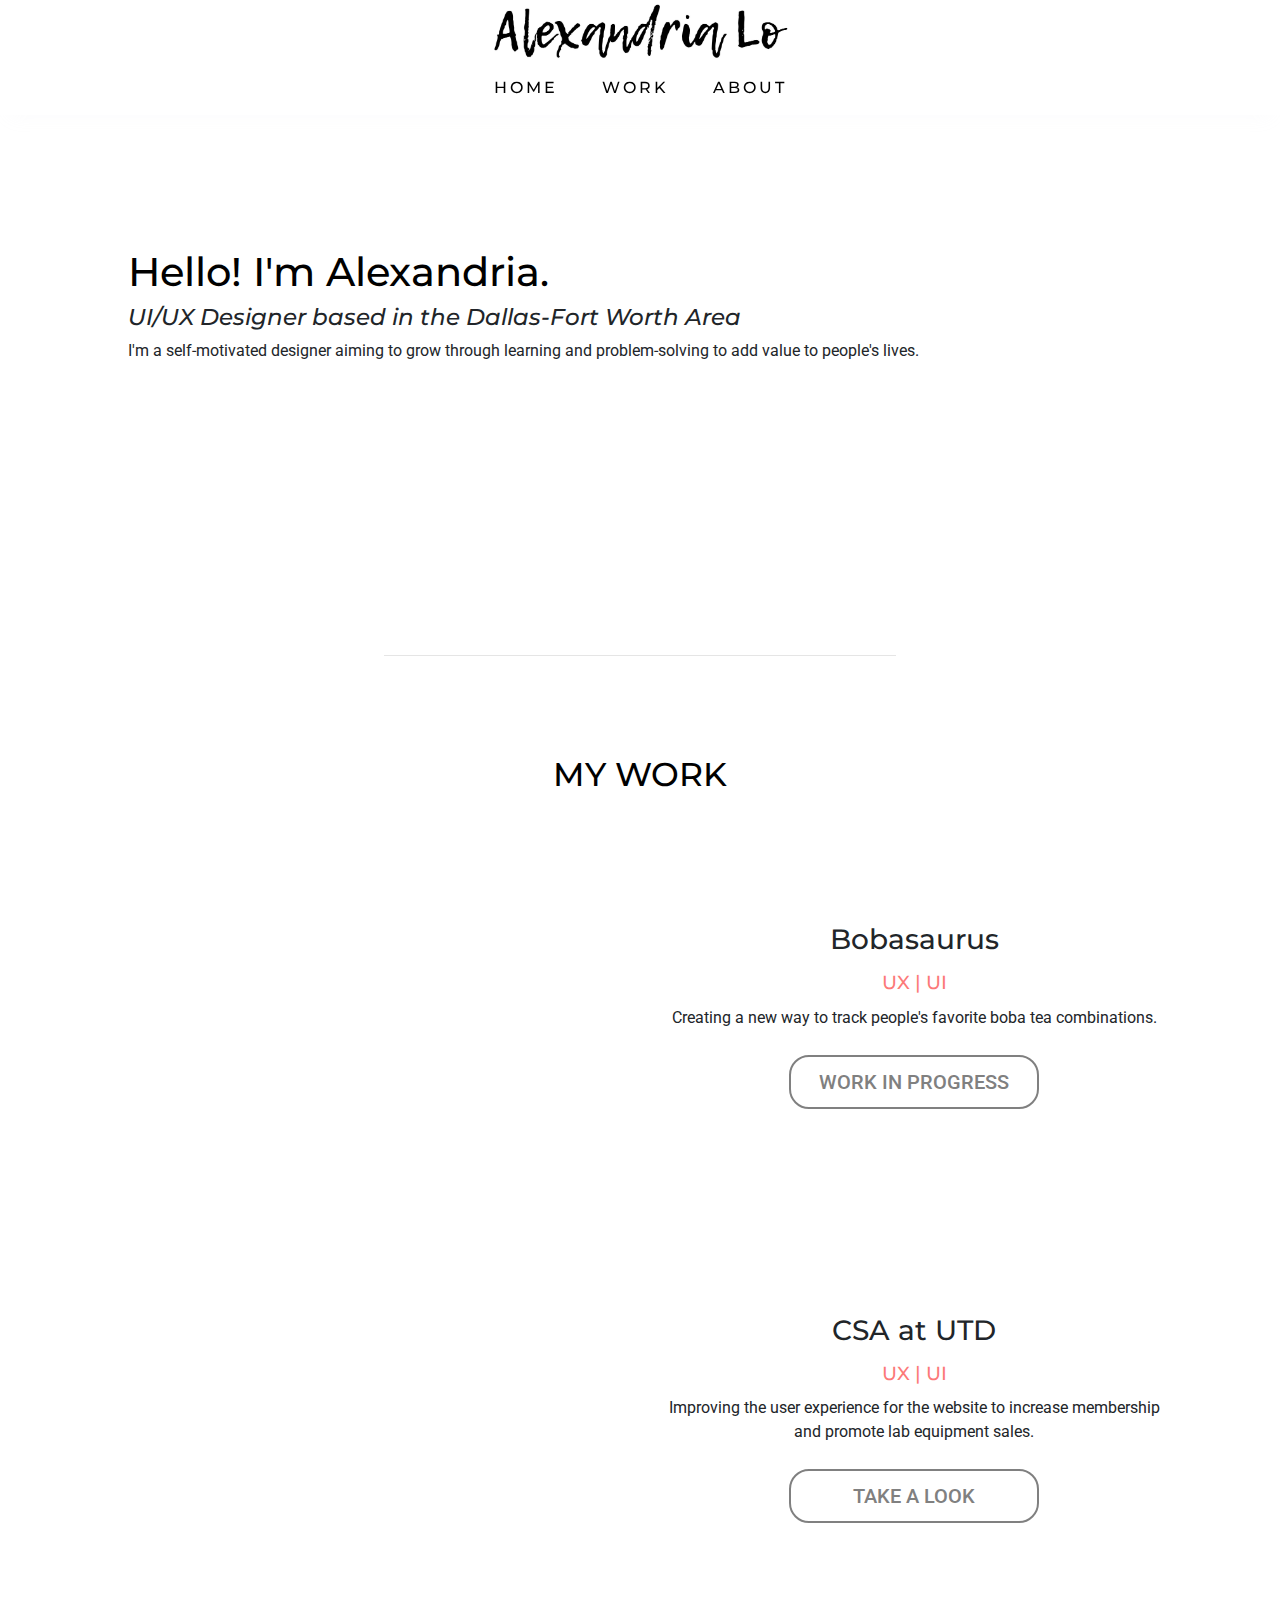
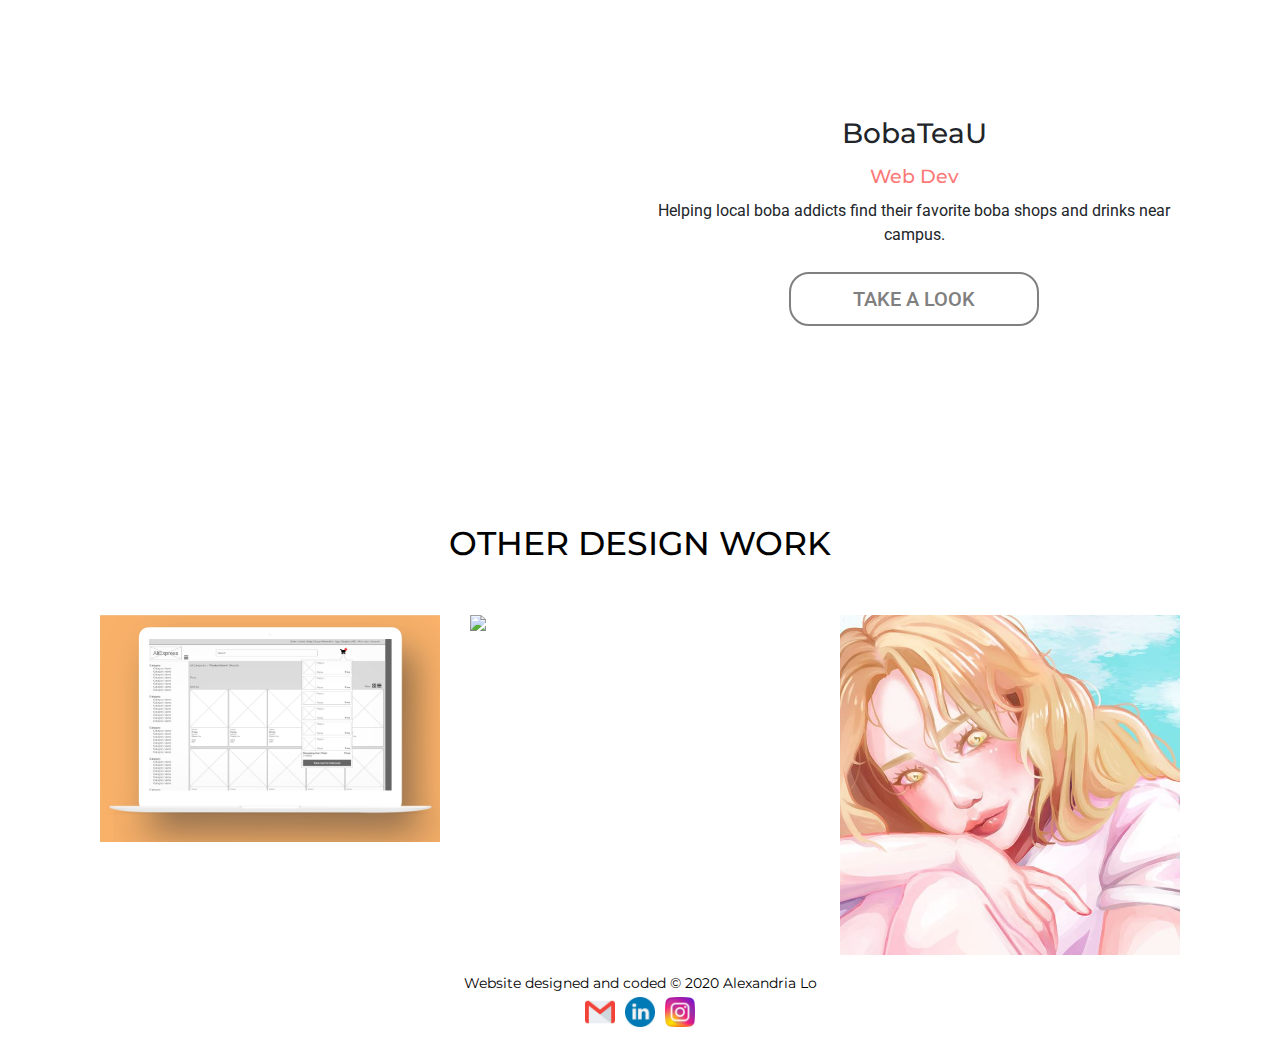
==== commit ac7d3ff0: "Text updates" ====
--- a/index.html
+++ b/index.html
@@ -59,7 +59,7 @@
     <div class="hero-image parallax-bg">
         <div class="hero-text">
             <h1>Hello! I'm Alexandria.</h1>
-            <h4><i>UX Designer | SEO & Digital Marketer</i></h4>
+            <h4><i>UI/UX Designer based in the Dallas-Fort Worth Area</i></h4>
             <p>I'm a self-motivated designer aiming to grow through learning and problem-solving to add value to people's lives.</p>
         </div>
     </div>
@@ -76,8 +76,8 @@
                 <div class="col-md-6 parent">
                     <h3 class="portfolio-title">Bobasaurus</h3>
                     <h5>UX | UI</h5>
-                    <p style="text-align:center">A new way to track your favorite boba tea combinations.</p>
-                    <a href="project/bobasaurus.html"><button class="button">IN PROGRESS</button></a>
+                    <p style="text-align:center">Creating a new way to track people's favorite boba tea combinations.</p>
+                    <a href="project/bobasaurus.html"><button class="button">WORK IN PROGRESS</button></a>
                 </div>
             </div>
         </div>
@@ -112,25 +112,12 @@
         <div class="mywork container">
             <div class="row portfolio-boxes">
                 <div class="col-md-6" data-aos="fade-right" data-aos-duration="1000">
-                    <img src="aliexpress/aliexpress-cover.jpg">
-                </div>
-                <div class="col-md-6 parent">
-                    <h3 class="portfolio-title">AliExpress</h3>
-                    <h5>Lo-Fi UX | Heuristics</h5>
-                    <p style="text-align:center">Increasing the visibility of items in a shopping cart to minimize the amount of pages users have to go through to check out.</p>
-                    <a href="project/aliexpress.html"><button class="button">TAKE A LOOK</button></a>
-                </div>
-            </div>
-        </div>
-        <div class="mywork container">
-            <div class="row portfolio-boxes">
-                <div class="col-md-6" data-aos="fade-right" data-aos-duration="1000">
                     <img src="bobateau/bobateau-cover.jpg">
                 </div>
                 <div class="col-md-6 parent">
                     <h3 class="portfolio-title">BobaTeaU</h3>
                     <h5>Web Dev</h5>
-                    <p style="text-align:center">Helping local boba addicts find their favorite boba shops & drinks near campus.</p>
+                    <p style="text-align:center">Helping local boba addicts find their favorite boba shops and drinks near campus.</p>
                     <a href="project/bobateau.html"><button class="button">TAKE A LOOK</button></a>
                 </div>
             </div>
@@ -139,28 +126,35 @@
     <div>
         <div class="home-text">
             <h2>Other Design Work</h2>
-            <div class="mywork container">
-                <div class="row">
-                    <div class="col-md-4">
-                        <a href="project/statwax.html" class="block">
-                            <div class="overlay">
-                                <h3>Statwax</h3>
-                                <p>Designing the regional company logo</p>
-                            </div>
-                            <img class="image" src="statwax/statwax-cover.jpg">
-                        </a>
-                    </div>
-                    <div class="col-md-4">
-                        <a href="artwork.html" class="block">
-                            <div class="overlay">
-                                <h3>Artwork</h3>
-                                <p>A small collection of my favorite pieces</p>
-                            </div>
-                            <img class="image" src="images/ig-devil-no-4.jpg">
-                        </a>
-                    </div>
-                    <div class="col-md-4">
-                    </div>
+        </div>
+        <div class="mywork container">
+            <div class="row">
+                <div class="col-md-4">
+                    <a href="project/aliexpress.html" class="block">
+                        <div class="overlay">
+                            <h3>AliExpress</h3>
+                            <p>Using heuristics to improve the visibility of shopping cart items</p>
+                        </div>
+                        <img class="image" src="aliexpress/aliexpress-cover.jpg">
+                    </a>
+                </div>
+                <div class="col-md-4">
+                    <a href="project/statwax.html" class="block">
+                        <div class="overlay">
+                            <h3>Statwax</h3>
+                            <p>Designing the regional company logo</p>
+                        </div>
+                        <img class="image" src="statwax/statwax-cover.jpg">
+                    </a>
+                </div>
+                <div class="col-md-4">
+                    <a href="artwork.html" class="block">
+                        <div class="overlay">
+                            <h3>Artwork</h3>
+                            <p>A small collection of my favorite pieces</p>
+                        </div>
+                        <img class="image" src="images/ig-devil-no-4.jpg">
+                    </a>
                 </div>
             </div>
         </div>
--- a/stylesheet.css
+++ b/stylesheet.css
@@ -474,6 +474,7 @@
 
 .home-text h2 {
     text-align: center;
+    margin-bottom: 4%;
 }
 
 .home-text p {
@@ -836,10 +837,10 @@
 }
 
 .in-progress {
-    margin: 0 20%;
-}
-
-.in-progress h3 {
+    margin: 0 10%;
+}
+
+.in-progress h4 {
     padding: 10px;
 }
 
@@ -978,6 +979,8 @@
     height: auto;
     transition: .5s ease;
     backface-visibility: hidden;
+    margin: auto;
+    max-width: 400px;
 }
 
 .block:hover .image {
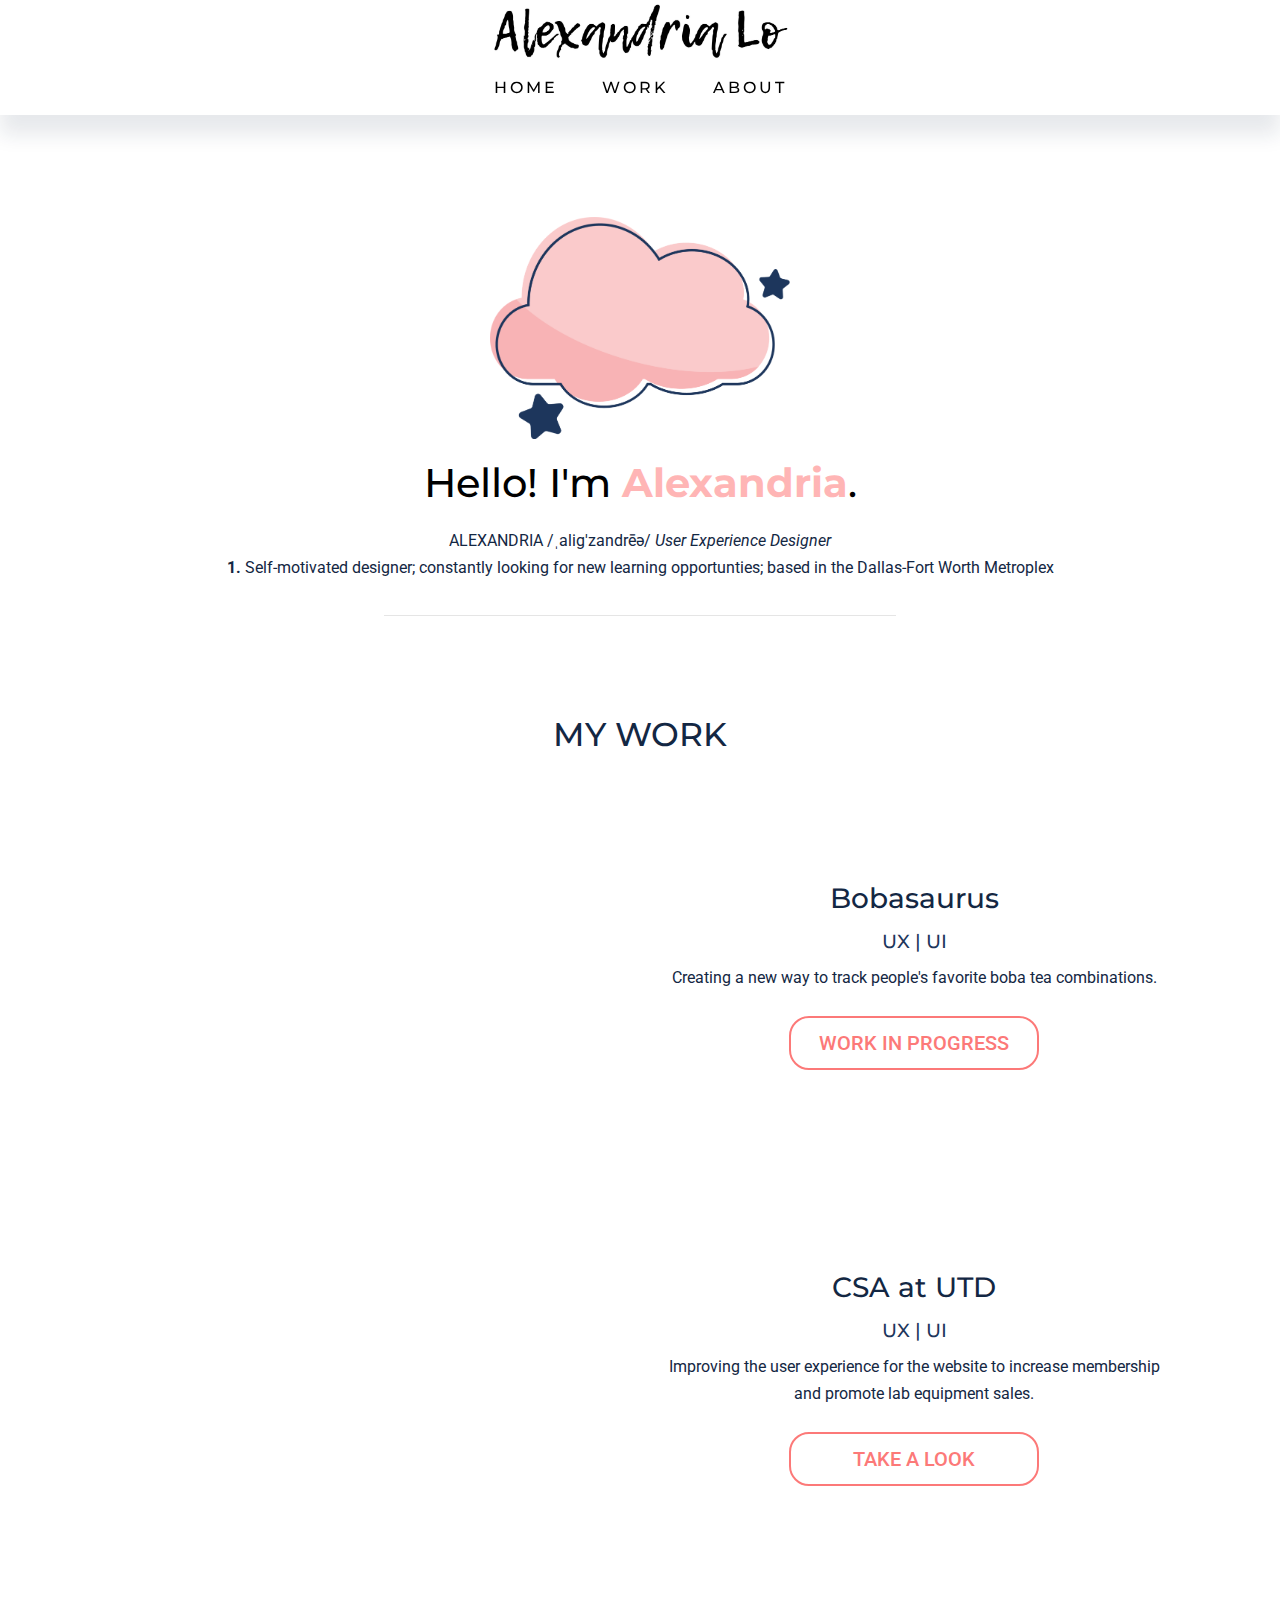
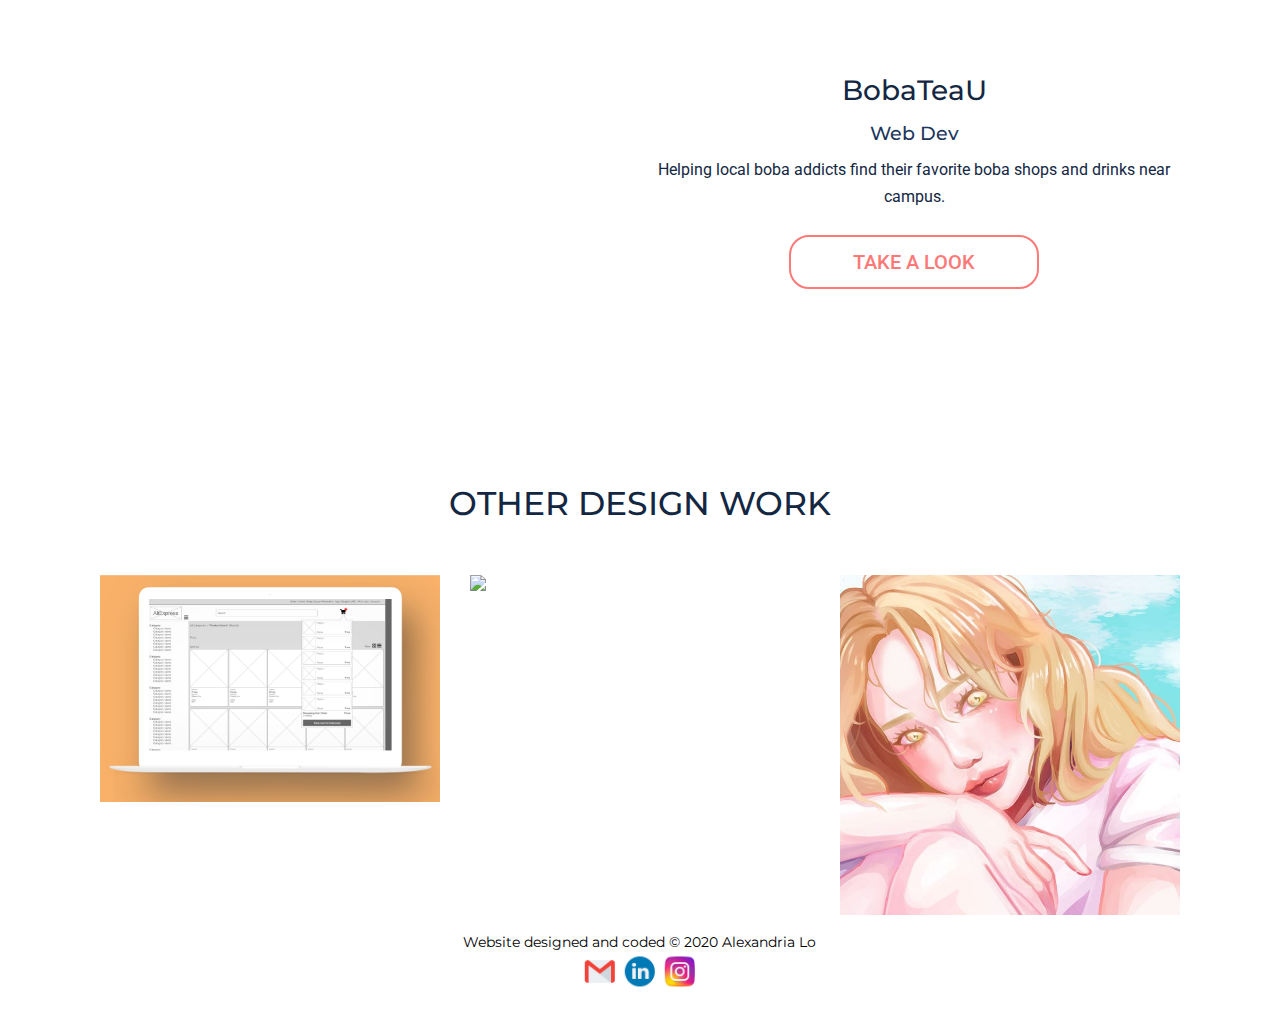
==== commit 79f3e924: "new homepage image" ====
--- a/index.html
+++ b/index.html
@@ -56,11 +56,14 @@
         <!-- hamburger-kun -->
         <a href="javascript:void(0);" class="icon" onclick="myFunction()"><img src="images/arrow.jpg"></a>
     </nav>
-    <div class="hero-image parallax-bg">
+    <div class="hero">
+        <img src=" images/cloud-stars.png" class="hero-image">
         <div class="hero-text">
-            <h1>Hello! I'm Alexandria.</h1>
-            <h4><i>UI/UX Designer based in the Dallas-Fort Worth Area</i></h4>
-            <p>I'm a self-motivated designer aiming to grow through learning and problem-solving to add value to people's lives.</p>
+            <h1>Hello! I'm <b style="color:#ffb5b5">Alexandria</b>.</h1>
+            <div class="subtext">
+                <p>ALEXANDRIA /ˌalig'zandrēə/ <i>User Experience Designer</i></p>
+                <p><b>1.</b> Self-motivated designer; constantly looking for new learning opportunties; based in the Dallas-Fort Worth Metroplex</p>
+            </div>
         </div>
     </div>
     <hr id="work">
@@ -230,7 +233,7 @@
     <footer class="footer">
         <div class="footer-text">
             <center>Website designed and coded &copy 2020 Alexandria Lo</center>
-            <p><a href="mailto:thanksalox@gmail.com"><img class="socialmedia" src="images/gmail.jpg"></a>
+            <p><a href="mailto:alexandrialo.css@gmail.com"><img class="socialmedia" src="images/gmail.jpg"></a>
                 <a href="https://www.linkedin.com/in/alexandrialo/" target="_blank" rel="noopener noreferrer"><img class="socialmedia" src="images/linkedin.jpg"></a>
                 <a href="https://www.instagram.com/aaaliku" target="_blank" rel="noopener noreferrer"><img class="socialmedia" src="images/instagram.jpg"></a></p>
         </div>
--- a/stylesheet.css
+++ b/stylesheet.css
@@ -168,6 +168,7 @@
     text-align: center;
     margin: 1% 0 2% 0;
     font-weight: 500;
+    color: #132743;
 
 }
 
@@ -179,6 +180,7 @@
     text-align: center;
     margin: 2% 0 1% 0;
     font-weight: 500;
+    color: #132743;
 }
 
 h3 {
@@ -188,6 +190,7 @@
     text-align: center;
     margin: 1% 0 2% 0;
     font-weight: 500;
+    color: #132743;
 }
 
 h4 {
@@ -196,12 +199,13 @@
     font-size: 23px;
     margin: 2% 0 1% 0;
     font-weight: 500;
+    color: #132743;
 }
 
 h5 {
     font-family: "Montserrat", sans-serif;
     font-display: swap;
-    color: #fc7978;
+    color: #1d365c;
     font-weight: 500;
     font-size: 19px;
     margin: 1% 0 2% 0;
@@ -212,6 +216,8 @@
     font-display: swap;
     font-size: 16px;
     padding: 0 0 20px 0;
+    line-height: 1.69;
+    color: #132743;
 }
 
 a {
@@ -299,7 +305,7 @@
         border-radius: 0;
         margin: 0;
         padding: 15px;
-        box-shadow: 0px 10px 20px -10px rgba(211, 218, 227, 0.1);
+        box-shadow: 0px 20px 20px 0px rgba(19, 39, 67, .1);
         outline: none;
     }
 
@@ -373,7 +379,8 @@
         z-index: 1;
         left: 10px;
         right: 10px;
-        box-shadow: 0px 10px 20px -10px rgba(211, 218, 227, 0.1);
+        box-shadow: 0px 20px 20px 0px rgba(19, 39, 67, .1);
+        ;
         outline: none;
     }
 
@@ -413,25 +420,35 @@
 }
 
 /************************* home hero *************************/
-.hero-image {
+.hero {
     background-color: white;
-    /*background: url(images/cloudstars-bg.svg);*/
-    /*height: 100vh;*/
-    height: 60vh;
+    height: 500px;
     background-size: cover;
-    /*
-    background-attachment: fixed;
-    background-blend-mode: overlay;
-    background-position: center;
-    background-repeat: no-repeat;
-    position: relative;
-*/
     padding: 0;
     margin: 0;
     min-width: 100%;
     overflow: hidden;
 }
 
+.hero-image {
+    display: block;
+    width: 300px;
+    max-width: 35%;
+    margin: 8% auto 10px;
+    object-fit: fill;
+}
+
+/*
+.parallax {
+    background-color: white;
+    height: 500px;
+    background-attachment: fixed;
+    background-position: center;
+    background-repeat: no-repeat;
+    background-size: cover;
+}
+*/
+
 .hero-text {
     align-content: center;
     width: 80%;
@@ -440,24 +457,18 @@
 
 .hero-text h1 {
     color: black;
-    text-align: left;
-    margin: 8% 0 8px 0;
-    padding-top: 5%;
+    text-align: center;
     vertical-align: baseline;
-    background: 0 0;
     display: block;
 }
 
-.hero-text h4 {
-    text-align: left;
-    margin: 0 0 8px 0;
+.subtext {
+    text-align: center;
+    margin-top: 2%;
     padding: 0;
-
-}
-
-.hero-text p {
-    text-align: left;
-    margin: 0;
+}
+
+.subtext p {
     padding: 0;
 }
 
@@ -533,57 +544,28 @@
     width: 250px;
     font-size: 20px;
     padding: 10px 0;
-    background-color: white;
-    color: gray;
-    outline: none;
-    /*
-    box-shadow: inset 0 -3px #d16463;
-    box-shadow: 0 2px 5px 0 rgba(211, 218, 227, 100);
-*/
-    border: 2px solid gray;
     font-weight: 500;
     text-decoration: none;
+    background-color: white;
+    border: 2px solid #fc7978;
+    color: #fc7978;
+    text-decoration: none;
 }
 
 
 .button:hover {
+    color: white;
     background-color: #fc7978;
-    /*
-    box-shadow: inset 0 -3px #d16463;
-    box-shadow: 0 2px 5px 0 rgba(211, 218, 227, 100);
-*/
+    outline: none;
     border: 2px solid transparent;
-    color: white;
     text-decoration: none;
 }
-
-/*
-.button1:hover {
-    background-color: gray;
-    border: 2px solid transparent;
-    color: white;
-    text-decoration: none;
-}
-*/
 
 img {
     width: 100%;
 }
 
-/************************* home art *************************/
-.art {
-    background-color: white;
-    padding: 2%;
-    margin: auto;
-    max-width: 700px;
-}
-
-.art-container {
-    background-color: white;
-    position: relative;
-    align-items: center;
-    justify-content: space-between;
-}
+/************************* art *************************/
 
 .row {
     margin: 0;
@@ -593,29 +575,36 @@
 
 .column {
     flex: 33.33%;
-    padding: 5px;
+    padding: 5px 10px;
     margin: 0;
 }
 
-/************************* home about *************************/
-.about {
+/************************* about *************************/
+.about,
+.art {
     background-color: white;
-    /*
-    padding: 2%;
-    margin: 2%;
-    justify-content: left;
-*/
-    padding: 2em 0 2em 0;
-}
-
-.about-img-div {
-    padding: 2em 0 0 0;
-    width: 100%;
+    padding: 2% 0;
+    margin: 2% auto;
+    max-width: 900px;
+}
+
+.about h2,
+.art h2 {
+    text-align: center;
 }
 
 .about-img {
-    border-radius: 50%;
-
+    height: 100%;
+    max-width: 350px;
+    /*    border-radius: 50%;*/
+    margin: 10px auto;
+    padding: 0;
+}
+
+.about-text {
+    padding: 0;
+    margin: 10px auto;
+    max-width: 90%;
 }
 
 
@@ -769,13 +758,13 @@
 }
 
 .aliexpress {
-    background-color: #A42116;
+    background-color: #f1a033;
     color: white;
     padding: 16px;
 }
 
 .aliexpress-font {
-    color: #A42116;
+    color: #f1a033;
 }
 
 .stitcher {
@@ -802,6 +791,10 @@
 .goal {
     margin-top: 20px;
     padding: 10px;
+}
+
+.goal p {
+    color: #eef5ff;
 }
 
 .csa h3,
@@ -811,6 +804,7 @@
 .stitcher h3,
 .statwax h3 {
     margin-top: .5em !important;
+    color: #eef5ff;
 }
 
 /************************* sections *************************/
@@ -852,11 +846,22 @@
 
 /************************* footer *************************/
 footer {
+
     position: relative;
     background-color: white;
     color: black;
     text-align: center;
     margin-top: 50px;
+
+    /*
+    position: fixed;
+   left: 0;
+   bottom: 0;
+   width: 100%;
+   background-color: red;
+   color: white;
+   text-align: center;
+*/
 }
 
 .footer-text {
@@ -868,7 +873,7 @@
     top: 50%;
     left: 50%;
     transform: translate(-50%, -50%);
-    width: 50%;
+    width: 98%;
     font-size: 14px;
 }
 
@@ -938,7 +943,7 @@
     background-color: #bbb;
     border-radius: 50%;
     display: inline-block;
-    transition: background-color 0.6s ease;
+    transition: 0.6s ease;
 }
 
 .active,
@@ -951,7 +956,7 @@
 .block {
     box-shadow: none;
     opacity: 1;
-    transition: box-shadow 200ms ease, color 200ms ease;
+    transition: 200ms ease, color 200ms ease;
     color: transparent;
     text-decoration: none;
 }
@@ -969,7 +974,7 @@
 .overlay h3,
 .overlay p {
     text-align: center;
-    color: black;
+    color: #1e365c;
 }
 
 .image {
@@ -984,11 +989,12 @@
 }
 
 .block:hover .image {
-    opacity: 0.3;
+    opacity: 0.2;
 }
 
 .block:hover .overlay {
     opacity: 1;
+
 }
 
 /* back to top */
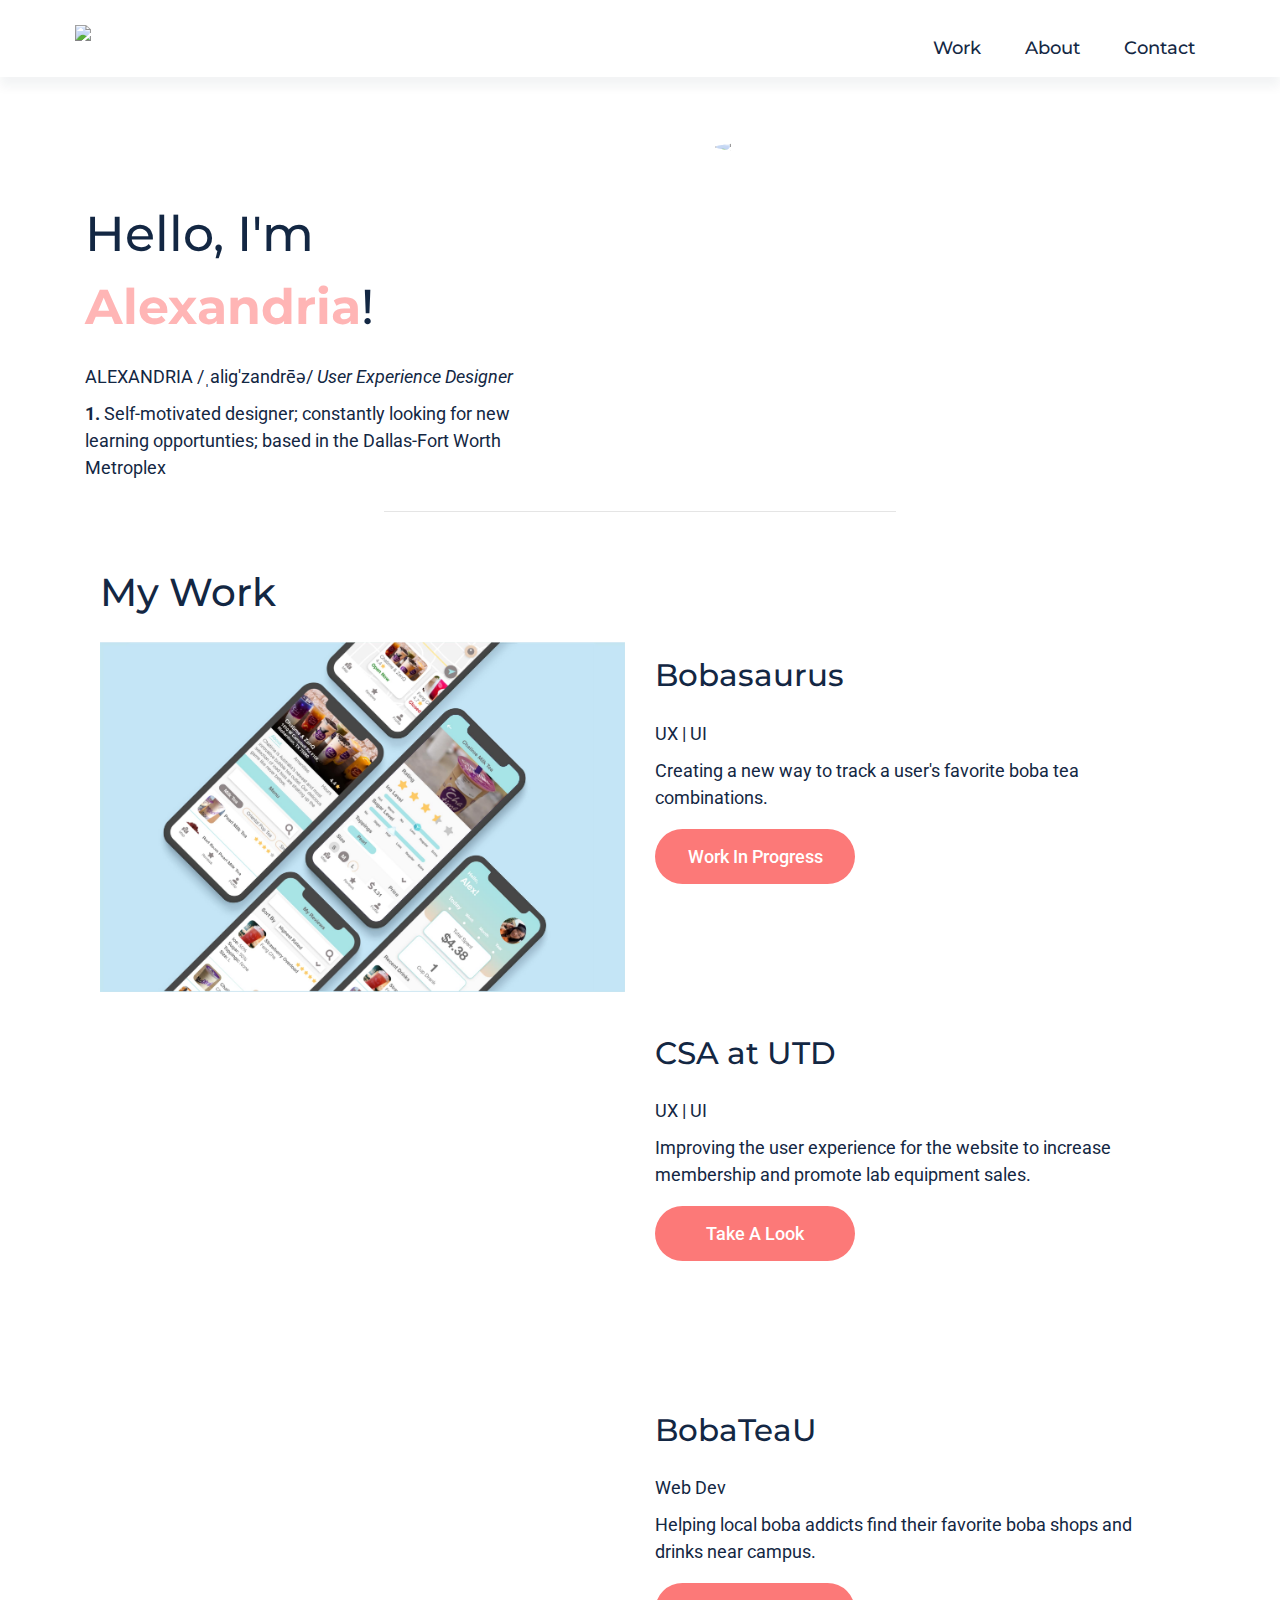
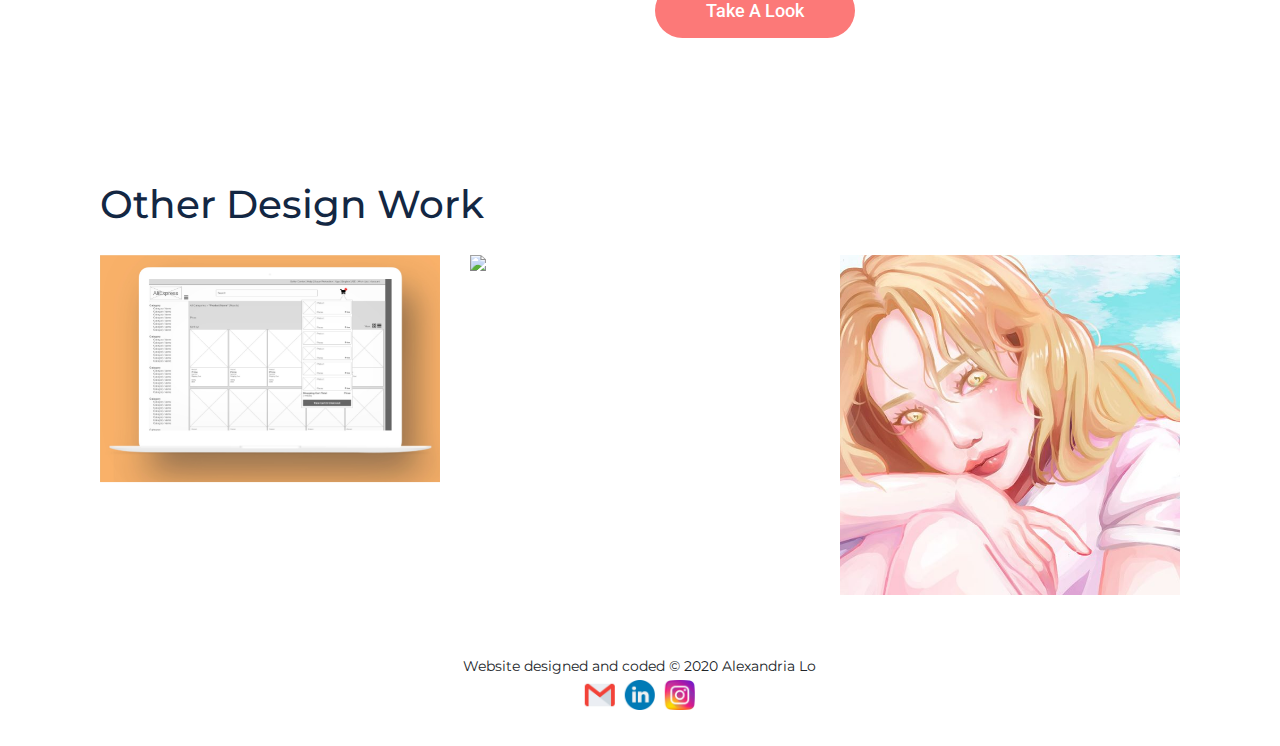
==== commit d5a30ad7: "adjusted homepage padding" ====
--- a/index.html
+++ b/index.html
@@ -44,120 +44,123 @@
     <!-- Google Tag Manager (noscript) -->
     <noscript><iframe src="https://www.googletagmanager.com/ns.html?id=GTM-KJVJS6B" height="0" width="0" style="display:none;visibility:hidden"></iframe></noscript>
     <!-- End Google Tag Manager (noscript) -->
-    <header>
-        <a href="#home" id="home"><img class="logo center" src="images/name.jpg"></a>
-    </header>
-    <nav class="mynav" id="nav">
-        <ul>
-            <li id="o"><a href="index.html">Home</a></li>
-            <li id="o"><a href="#work">Work</a></li>
-            <li id="o"><a href="about.html">About</a></li>
-        </ul>
-        <!-- hamburger-kun -->
-        <a href="javascript:void(0);" class="icon" onclick="myFunction()"><img src="images/arrow.jpg"></a>
+
+    <nav id="nav">
+        <div class="menu">
+            <a href="index.html"><img class="logo" src="images/name-1.png"></a>
+            <ul id="nav">
+                <li id="o"><a href="#work">Work</a></li>
+                <li id="o"><a href="about.html">About</a></li>
+                <li id="o"><a href="contact.html">Contact</a></li>
+            </ul>
+            <!-- hamburger-kun -->
+            <a href="javascript:void(0);" class="icon" onclick="myFunction()"><img src="images/arrow.jpg"></a>
+        </div>
     </nav>
-    <div class="hero">
-        <img src=" images/cloud-stars.png" class="hero-image">
-        <div class="hero-text">
-            <h1>Hello! I'm <b style="color:#ffb5b5">Alexandria</b>.</h1>
-            <div class="subtext">
-                <p>ALEXANDRIA /ˌalig'zandrēə/ <i>User Experience Designer</i></p>
-                <p><b>1.</b> Self-motivated designer; constantly looking for new learning opportunties; based in the Dallas-Fort Worth Metroplex</p>
+    <div class="hero container-fluid">
+        <div class="row">
+            <div class="col-sm-6 order-sm-12">
+                <img src="images/IMG_1002.jpeg" class="hero-image">
+            </div>
+            <div class="col-sm-6 order-sm-1">
+                <div class="hero-text">
+                    <h1>Hello, I'm <b style="color:#ffb5b5">Alexandria</b>!</h1>
+                    <div class="subtext">
+                        <p>ALEXANDRIA /ˌalig'zandrēə/ <i>User Experience Designer</i></p>
+                        <p><b>1.</b> Self-motivated designer; constantly looking for new learning opportunties; based in the Dallas-Fort Worth Metroplex</p>
+                    </div>
+                </div>
             </div>
         </div>
     </div>
     <hr id="work">
     <div class="portfolio">
-        <div class="home-text">
-            <h2>My Work</h2>
-        </div>
         <div class="mywork container">
-            <div class="row portfolio-boxes">
+            <h2 class="home-text">My Work</h2>
+            <!--
+            <div class="portfolio-boxes row">
+                <div class="col-md-6" data-aos="fade-right" data-aos-duration="1000">
+                    <img src="">
+                </div>
+                <div class="col-md-6 parent">
+                    <h3 class="portfolio-title">Coming Soon</h3>
+                    <p>UX | UI</p>
+                    <p>Helping a user understand how their lifestyle affects their skin condition to better treat their skin concern.</p>
+                    <button class="button-cs">Coming Soon</button>
+                </div>
+            </div>
+-->
+            <div class="portfolio-boxes row">
                 <div class="col-md-6" data-aos="fade-right" data-aos-duration="1000">
                     <img src="bobasaurus/bobasaurus-cover.jpg">
                 </div>
                 <div class="col-md-6 parent">
                     <h3 class="portfolio-title">Bobasaurus</h3>
-                    <h5>UX | UI</h5>
-                    <p style="text-align:center">Creating a new way to track people's favorite boba tea combinations.</p>
-                    <a href="project/bobasaurus.html"><button class="button">WORK IN PROGRESS</button></a>
+                    <p>UX | UI</p>
+                    <p>Creating a new way to track a user's favorite boba tea combinations.</p>
+                    <a href="project/bobasaurus.html"><button class="button">Work In Progress</button></a>
                 </div>
             </div>
         </div>
         <div class="mywork container">
-            <div class="row portfolio-boxes">
+            <div class="portfolio-boxes row">
                 <div class="col-md-6" data-aos="fade-right" data-aos-duration="1000">
                     <img src="csaatutd/csa-cover.jpg">
                 </div>
                 <div class="col-md-6 parent">
                     <h3 class="portfolio-title">CSA at UTD</h3>
-                    <h5>UX | UI</h5>
-                    <p style="text-align:center">Improving the user experience for the website to increase membership and promote lab equipment sales.</p>
-                    <a href="project/csaatutd.html"><button class="button">TAKE A LOOK</button></a>
-                </div>
-            </div>
-        </div>
-        <!--
+                    <p>UX | UI</p>
+                    <p>Improving the user experience for the website to increase membership and promote lab equipment sales.</p>
+                    <a href="project/csaatutd.html"><button class="button">Take A Look</button></a>
+                </div>
+            </div>
+        </div>
         <div class="mywork container">
-            <div class="row portfolio-boxes">
-                <div class="col-md-6" data-aos="fade-right" data-aos-duration="1000">
-                    <img src="stitcher/stitcher-logo.jpg">
-                </div>
-                <div class="col-md-6 parent">
-                    <h3 class="portfolio-title">Stitcher</h3>
-                    <h5>UX | UI</h5>
-                    <p style="text-align:center">Redesigning an almost daily used podcast app into being one of the best part of someone’s day.</p>
-                    <a href="project/stitcher.html"><button class="button">IN PROGRESS</button></a>
-                </div>
-            </div>
-        </div>
--->
-        <div class="mywork container">
-            <div class="row portfolio-boxes">
+            <div class="portfolio-boxes row">
                 <div class="col-md-6" data-aos="fade-right" data-aos-duration="1000">
                     <img src="bobateau/bobateau-cover.jpg">
                 </div>
                 <div class="col-md-6 parent">
                     <h3 class="portfolio-title">BobaTeaU</h3>
-                    <h5>Web Dev</h5>
-                    <p style="text-align:center">Helping local boba addicts find their favorite boba shops and drinks near campus.</p>
-                    <a href="project/bobateau.html"><button class="button">TAKE A LOOK</button></a>
-                </div>
-            </div>
-        </div>
-    </div>
-    <div>
-        <div class="home-text">
-            <h2>Other Design Work</h2>
-        </div>
-        <div class="mywork container">
-            <div class="row">
-                <div class="col-md-4">
-                    <a href="project/aliexpress.html" class="block">
-                        <div class="overlay">
-                            <h3>AliExpress</h3>
-                            <p>Using heuristics to improve the visibility of shopping cart items</p>
-                        </div>
-                        <img class="image" src="aliexpress/aliexpress-cover.jpg">
-                    </a>
-                </div>
-                <div class="col-md-4">
-                    <a href="project/statwax.html" class="block">
-                        <div class="overlay">
-                            <h3>Statwax</h3>
-                            <p>Designing the regional company logo</p>
-                        </div>
-                        <img class="image" src="statwax/statwax-cover.jpg">
-                    </a>
-                </div>
-                <div class="col-md-4">
-                    <a href="artwork.html" class="block">
-                        <div class="overlay">
-                            <h3>Artwork</h3>
-                            <p>A small collection of my favorite pieces</p>
-                        </div>
-                        <img class="image" src="images/ig-devil-no-4.jpg">
-                    </a>
+                    <p>Web Dev</p>
+                    <p>Helping local boba addicts find their favorite boba shops and drinks near campus.</p>
+                    <a href="project/bobateau.html"><button class="button">Take A Look</button></a>
+                </div>
+            </div>
+        </div>
+        <div>
+            <div class="mywork container">
+                <div class="home-text">
+                    <h2>Other Design Work</h2>
+                </div>
+                <div class="row">
+                    <div class="col-md">
+                        <a href="project/aliexpress.html" class="block">
+                            <div class="overlay">
+                                <h3>AliExpress</h3>
+                                <p>Using heuristics to improve the visibility of shopping cart items</p>
+                            </div>
+                            <img class="image" src="aliexpress/aliexpress-cover.jpg">
+                        </a>
+                    </div>
+                    <div class="col-md">
+                        <a href="project/statwax.html" class="block">
+                            <div class="overlay">
+                                <h3>Statwax</h3>
+                                <p>Designing the regional company logo</p>
+                            </div>
+                            <img class="image" src="statwax/statwax-cover.jpg">
+                        </a>
+                    </div>
+                    <div class="col-md">
+                        <a href="artwork.html" class="block">
+                            <div class="overlay">
+                                <h3>Artwork</h3>
+                                <p>A small collection of my favorite pieces</p>
+                            </div>
+                            <img class="image" src="images/ig-devil-no-4.jpg">
+                        </a>
+                    </div>
                 </div>
             </div>
         </div>
@@ -221,10 +224,10 @@
     <script>
         function myFunction() {
             var x = document.getElementById("nav");
-            if (x.className === "mynav") {
+            if (x.className === "menu") {
                 x.className += " responsive";
             } else {
-                x.className = "mynav";
+                x.className = "menu";
             }
         }
 
--- a/stylesheet.css
+++ b/stylesheet.css
@@ -163,10 +163,11 @@
 h1 {
     font-family: "Montserrat", sans-serif;
     font-display: swap;
-    font-size: 40px;
+    font-size: 48.83px;
+    line-height: 73.245px;
     margin: 0;
-    text-align: center;
-    margin: 1% 0 2% 0;
+    text-align: left;
+    margin-top: 2%;
     font-weight: 500;
     color: #132743;
 
@@ -175,10 +176,10 @@
 h2 {
     font-family: "Montserrat", sans-serif;
     font-display: swap;
-    text-transform: uppercase;
-    font-size: 33px;
-    text-align: center;
-    margin: 2% 0 1% 0;
+    font-size: 39.06px;
+    line-height: 58.59px;
+    text-align: left;
+    margin: 2% 0;
     font-weight: 500;
     color: #132743;
 }
@@ -186,9 +187,10 @@
 h3 {
     font-family: "Montserrat", sans-serif;
     font-display: swap;
-    font-size: 28px;
-    text-align: center;
-    margin: 1% 0 2% 0;
+    font-size: 31.25px;
+    line-height: 46.875px;
+    text-align: left;
+    margin: 2% 0;
     font-weight: 500;
     color: #132743;
 }
@@ -196,8 +198,9 @@
 h4 {
     font-family: "Montserrat", sans-serif;
     font-display: swap;
-    font-size: 23px;
-    margin: 2% 0 1% 0;
+    font-size: 25px;
+    line-height: 37.5px;
+    margin: 2% 0;
     font-weight: 500;
     color: #132743;
 }
@@ -207,16 +210,17 @@
     font-display: swap;
     color: #1d365c;
     font-weight: 500;
-    font-size: 19px;
-    margin: 1% 0 2% 0;
+    font-size: 20px;
+    line-height: 30px;
+    margin: 2% auto;
 }
 
 p {
     font-family: "Roboto", sans-serif;
     font-display: swap;
-    font-size: 16px;
-    padding: 0 0 20px 0;
-    line-height: 1.69;
+    font-size: 18px;
+    padding: 0 0 26px 0;
+    line-height: 27px;
     color: #132743;
 }
 
@@ -225,9 +229,10 @@
     font-weight: 500;
 }
 
-a:active {
-    color: #fc7978;
-    text-decoration: underline;
+
+a:hover {
+    color: #1E365C;
+    text-decoration: none;
 }
 
 hr {
@@ -239,10 +244,13 @@
 ol {
     font-family: "Roboto", sans-serif;
     font-display: swap;
-    font-size: 16px;
+    font-size: 18px;
+    line-height: 27px;
+    color: #132743;
 }
 
 /************************* navigation bar *************************/
+/*
 header {
     height: 10%;
     background-color: white;
@@ -254,46 +262,61 @@
     align-items: center;
     justify-content: center;
 }
+*/
 
 .logo {
-    width: 300px;
-    height: auto;
+    width: 175px;
+    float: left;
+    position: relative;
+    margin-right: 50px;
 }
 
 /************************* desktop config *************************/
 @media only screen and (min-width: 601px) {
 
+    /*
+    header {
+        position: fixed;
+        margin: 10px 15px 15px 10px;
+        left: 0;
+        display: inline;
+    }
+*/
+
     nav {
+        overflow: hidden;
         height: 2%;
         background-color: white;
         width: 100%;
-        padding: 0;
-        text-align: center;
-        margin: 0;
         display: flex;
         top: 0px;
         z-index: 1;
-        align-items: center;
-        justify-content: center;
-        overflow: hidden;
-        font-weight: 500;
+        text-decoration: none;
+    }
+
+    nav ul {
+        float: right;
+        list-style-type: none;
+        display: block;
+        margin: 0;
+        padding: 0;
     }
 
     nav li,
     nav a {
-        display: inline;
-        padding: 10px;
+        display: inline-block;
+        padding: 10px 10px 0 10px;
         text-decoration: none;
         font-family: "Montserrat", sans-serif;
         font-display: swap;
-        color: black;
-        text-transform: uppercase;
-        letter-spacing: 3px;
+        color: #132743;
+        text-transform: capitalize;
         font-weight: 500;
     }
 
     nav a:hover {
         color: #fc7978;
+        text-decoration: none;
     }
 
     html:not([data-scroll='0']) nav {
@@ -305,73 +328,74 @@
         border-radius: 0;
         margin: 0;
         padding: 15px;
-        box-shadow: 0px 20px 20px 0px rgba(19, 39, 67, .1);
+        box-shadow: 0px 10px 10px 0px rgba(19, 39, 67, .05);
         outline: none;
     }
 
-}
-
-.mynav .icon {
+    .menu {
+        display: flex;
+        flex-basis: auto;
+        flex-grow: 1;
+        flex-shrink: 1;
+        justify-content: space-between;
+        background: white;
+        margin: 0 50px;
+    }
+}
+
+nav .icon {
     display: none;
     width: 20px;
     margin-top: 20px;
     margin-right: 10px;
     background-color: white;
-
 }
 
 /************************* mobile config *************************/
 @media only screen and (max-width: 600px) {
 
-    h1 {
-        margin-bottom: 5%;
-    }
-
-    h2,
-    h3,
-    h4 {
-        text-align: left;
-        margin: 5% 0 5% 0;
-    }
-
-    .mynav {
+    .logo {
+        width: 200px;
+        float: none;
+        margin: auto;
+        /*        position: relative;*/
+    }
+
+    nav {
         overflow: hidden;
         background-color: white;
         width: 100%;
     }
 
-    .mynav ul {
-        margin: 5px;
-        padding: 0;
-    }
-
-    .mynav li,
-    .mynav a {
-        display: block;
+    nav ul {}
+
+    nav li,
+    nav a {
+        display: inline-block;
+        padding: 5px;
         text-decoration: none;
         font-family: "Montserrat", sans-serif;
-        color: black;
+        font-display: swap;
+        color: #132743;
         text-transform: uppercase;
         font-weight: 500;
-        margin: 20px;
-        font-display: swap;
     }
 
     /* hide all links except for first (home) */
-    .mynav a,
-    .mynav li:not(:first-child) {
+    nav a,
+    nav li:not(:first-child) {
         display: none;
     }
 
     /* show links in topnav (.icon) */
-    .mynav a.icon,
-    .mynav li.icon {
+    nav a.icon,
+    nav li.icon {
         width: 40px;
         display: block;
-        margin: 10px auto;
-    }
-
-    html:not([data-scroll='0']) .mynav {
+        margin: auto;
+    }
+
+    html:not([data-scroll='0']) nav {
         position: sticky;
         top: 0px;
         border: none;
@@ -379,8 +403,7 @@
         z-index: 1;
         left: 10px;
         right: 10px;
-        box-shadow: 0px 20px 20px 0px rgba(19, 39, 67, .1);
-        ;
+        box-shadow: 0px 10px 10px 0px rgba(19, 39, 67, .05);
         outline: none;
     }
 
@@ -398,10 +421,10 @@
 @media only screen and (max-width: 600px) {
 
     /* for topnav with JS when clicking the icon */
-    .mynav.responsive {}
-
-    .mynav.responsive a.icon,
-    .mynav.responsive li.icon {
+    nav.responsive {}
+
+    nav.responsive a.icon,
+    nav.responsive li.icon {
         position: relative;
         margin-left: auto;
         margin-right: auto;
@@ -409,10 +432,16 @@
     }
 
     /* displays links vertically for mobile */
-    .mynav.responsive ul {}
-
-    .mynav.responsive li,
-    .mynav.responsive a {
+    nav.responsive ul {}
+
+    nav.responsive li,
+    nav.responsive a {
+        font-family: "Montserrat", sans-serif;
+        font-display: swap;
+        color: #132743;
+        text-transform: capitalize;
+        font-weight: 500;
+        text-decoration: none;
         float: none;
         display: block;
         text-align: center;
@@ -422,20 +451,18 @@
 /************************* home hero *************************/
 .hero {
     background-color: white;
-    height: 500px;
-    background-size: cover;
-    padding: 0;
-    margin: 0;
-    min-width: 100%;
     overflow: hidden;
-}
+    padding: 10px;
+}
+
 
 .hero-image {
     display: block;
-    width: 300px;
-    max-width: 35%;
-    margin: 8% auto 10px;
     object-fit: fill;
+    border-radius: 50%;
+    margin-top: 2em;
+    padding: 0 10%;
+    max-width: 500px;
 }
 
 /*
@@ -450,42 +477,31 @@
 */
 
 .hero-text {
-    align-content: center;
-    width: 80%;
-    margin: auto;
+    display: block;
+    margin-top: 15%;
+    padding: 0 10%;
 }
 
 .hero-text h1 {
-    color: black;
-    text-align: center;
     vertical-align: baseline;
     display: block;
 }
 
 .subtext {
-    text-align: center;
     margin-top: 2%;
     padding: 0;
 }
 
 .subtext p {
-    padding: 0;
+    padding: 10px 0 0 0;
 }
 
 .home-text {
-    color: black;
     position: relative;
     height: 100%;
     margin: auto;
-}
-
-.home-text h1 {
-    margin-bottom: 4%;
-}
-
-.home-text h2 {
-    text-align: center;
-    margin-bottom: 4%;
+    text-align: left;
+    padding: 0 15px;
 }
 
 .home-text p {
@@ -493,19 +509,19 @@
 }
 
 /************************* home portfolio *************************/
-.portfolio {
-    padding: 3%;
-    margin: 3%;
+.portfolio,
+.about,
+.art,
+.contact {
     background-color: white;
-    background-position: center;
-    background-repeat: repeat;
-    position: relative;
+    padding: 2% 0;
+    margin: 2% auto;
+    max-width: 90%;
 }
 
 .portfolio-boxes {
-    margin: auto;
-    width: 100%;
     flex-grow: 1;
+    margin: 20px 0;
 }
 
 .center {
@@ -515,61 +531,83 @@
     text-decoration: none;
 }
 
-.container {}
 
 .mywork {
     height: 100%;
-    margin-bottom: 50px;
+    margin: auto;
+}
+
+.mywork p {
+    padding: 10px 0 0 0;
 }
 
 .parent {
     display: flex;
+    /*
     align-items: center;
     justify-content: center;
+*/
     flex-direction: column;
 }
 
-.col-md-6 parent {
-    position: relative;
-    min-height: 1px;
-    padding: 0;
-    margin-bottom: 3%;
-}
-
 .button {
-    border-radius: 20px;
+    border-radius: 100px;
+    font-family: "Roboto", sans-serif;
     text-align: center;
     transition-duration: 0.4s;
-    margin: 2% auto;
-    width: 250px;
-    font-size: 20px;
-    padding: 10px 0;
+    margin: 1em auto;
+    width: 200px;
+    font-size: 18px;
+    padding: 12px;
     font-weight: 500;
     text-decoration: none;
+    background-color: #fc7978;
+    border: 2px solid transparent;
+    color: white;
+}
+
+
+.button:hover {
     background-color: white;
     border: 2px solid #fc7978;
+    outline: none;
     color: #fc7978;
     text-decoration: none;
 }
 
-
-.button:hover {
+.button-cs {
+    border-radius: 100px;
+    font-family: "Roboto", sans-serif;
+    text-align: center;
+    transition-duration: 0.4s;
+    margin: 1em 0;
+    width: 200px;
+    font-size: 18px;
+    padding: 12px;
+    font-weight: 500;
+    text-decoration: none;
     color: white;
-    background-color: #fc7978;
+    background-color: gray;
     outline: none;
     border: 2px solid transparent;
+}
+
+.button-cs:hover {
+    background-color: white;
+    border: 2px solid gray;
+    color: gray;
     text-decoration: none;
 }
 
 img {
-    width: 100%;
+    max-width: 100%;
 }
 
 /************************* art *************************/
 
 .row {
-    margin: 0;
-    padding: 0;
+    margin: 20px auto;
+    /*    padding: auto;*/
     width: 100%;
 }
 
@@ -580,25 +618,10 @@
 }
 
 /************************* about *************************/
-.about,
-.art {
-    background-color: white;
-    padding: 2% 0;
-    margin: 2% auto;
-    max-width: 900px;
-}
-
-.about h2,
-.art h2 {
-    text-align: center;
-}
-
 .about-img {
-    height: 100%;
-    max-width: 350px;
+    /*    max-width: 350px;*/
     /*    border-radius: 50%;*/
     margin: 10px auto;
-    padding: 0;
 }
 
 .about-text {
@@ -621,6 +644,7 @@
 .snippet {
     text-align: left;
     height: 100%;
+    padding-left: 20px;
 }
 
 .snippet h4 {
@@ -634,23 +658,13 @@
 .problem {}
 
 .case-content {
-    width: 80vw;
+    width: 90vw;
     min-width: 310px;
     padding-bottom: 3%;
     margin: 0 auto;
     display: block;
 }
 
-.case-content h3 {
-    margin-top: 25px;
-}
-
-.logo-image {
-    margin: 25px auto;
-    width: 300px;
-    display: block;
-}
-
 /* main title */
 
 .background {
@@ -659,19 +673,7 @@
 
 .content-heading {
     position: relative;
-    /*    padding-top: 2em;*/
-    /*    top: -4em;*/
-    /*    border-radius: 1.2em 1em 0 0;*/
-    background: #fff;
     padding-top: 1em;
-    margin: 0 auto;
-}
-
-.content-heading h1,
-.content-heading p {
-    text-align: center;
-    margin: 0;
-    font-weight: 500;
 }
 
 .subtitle {
@@ -681,20 +683,11 @@
 
 .overview-title {
     font-weight: 500;
-    text-transform: uppercase;
+    text-transform: capitalize;
 }
 
 .content-process {
-    margin: 0 0 2% 0;
     position: relative;
-}
-
-.content-process h1,
-h2,
-h3,
-h4,
-h5 {
-    text-align: left;
 }
 
 .content-process img {
@@ -706,113 +699,80 @@
     text-align: center;
 }
 
-summary {
-    font-weight: 500;
-    border: 2px solid transparent;
-    transition-duration: 0.4s;
-    margin: 16px auto;
-    padding: 16px;
-    background-color: white;
-    color: gray;
-    outline: none;
-    text-decoration: none;
-}
-
-
-summary:hover {
-    background-color: #fc7978;
-    border: 2px solid transparent;
-    color: white;
-    text-decoration: none;
-}
+summary {}
 
 /************************* unique project content *************************/
 .csa {
-    background-color: #49b1ed;
+    background-color: #49bfed;
     color: white;
-    padding: 16px;
+    padding: 30px;
+    border-radius: 8px;
 }
 
 .csa-font {
-    color: #49b1ed;
+    color: #49bfed;
 }
 
 .bobateau {
     background-color: #E2AA87;
     color: white;
-    padding: 16px;
+    padding: 30px;
+    border-radius: 8px;
 }
 
 .bobateau-font {
     color: #E2AA87;
 }
 
-.bobasaurus {
-    background-color: #7EBDB4;
-    color: white;
-    padding: 16px;
+.bobasaurus,
+.bobasaurus ul {
+    background-color: skyblue;
+    color: #132743;
+    padding: 30px;
+    border-radius: 8px;
 }
 
 .bobasaurus-font {
-    color: #7EBDB4;
+    color: skyblue;
 }
 
 .aliexpress {
-    background-color: #f1a033;
-    color: white;
-    padding: 16px;
+    background-color: #f4b663;
+    padding: 30px;
+    border-radius: 8px;
 }
 
 .aliexpress-font {
-    color: #f1a033;
-}
-
-.stitcher {
-    background-color: #522d5b;
-    color: white;
-    padding: 16px;
-}
-
-.stitcher-font {
-    color: #522d5b;
+    color: #f4b663;
 }
 
 .statwax {
     background-color: #00b1aa;
     color: white;
-    padding: 16px;
+    padding: 30px;
+    border-radius: 8px;
 }
 
 .statwax-font {
     color: #00b1aa;
 }
 
-
 .goal {
-    margin-top: 20px;
-    padding: 10px;
-}
-
+    padding: 30px;
+    border-radius: 8px;
+}
+
+/*
 .goal p {
     color: #eef5ff;
 }
-
-.csa h3,
-.bobateau h3,
-.bobasaurus h3,
-.aliexpress h3,
-.stitcher h3,
-.statwax h3 {
-    margin-top: .5em !important;
-    color: #eef5ff;
-}
+*/
 
 /************************* sections *************************/
 .section {
     margin: auto;
     text-align: left;
     height: 100%;
-    margin-top: 50px;
 }
 
 .section h4 {
@@ -828,14 +788,6 @@
 
 .wireframe {
     margin: auto;
-}
-
-.in-progress {
-    margin: 0 10%;
-}
-
-.in-progress h4 {
-    padding: 10px;
 }
 
 .survey {
@@ -844,12 +796,16 @@
     margin-left: 10px
 }
 
+.six-hats img {
+    width: 80px;
+    margin: 1em;
+}
+
 /************************* footer *************************/
 footer {
 
     position: relative;
     background-color: white;
-    color: black;
     text-align: center;
     margin-top: 50px;
 
@@ -916,7 +872,7 @@
     margin-top: -22px;
     color: white;
     font-weight: 500;
-    font-size: 16px;
+    font-size: 18px;
     transition: 0.6s ease;
     border-radius: 0 3px 3px 0;
     user-select: none;
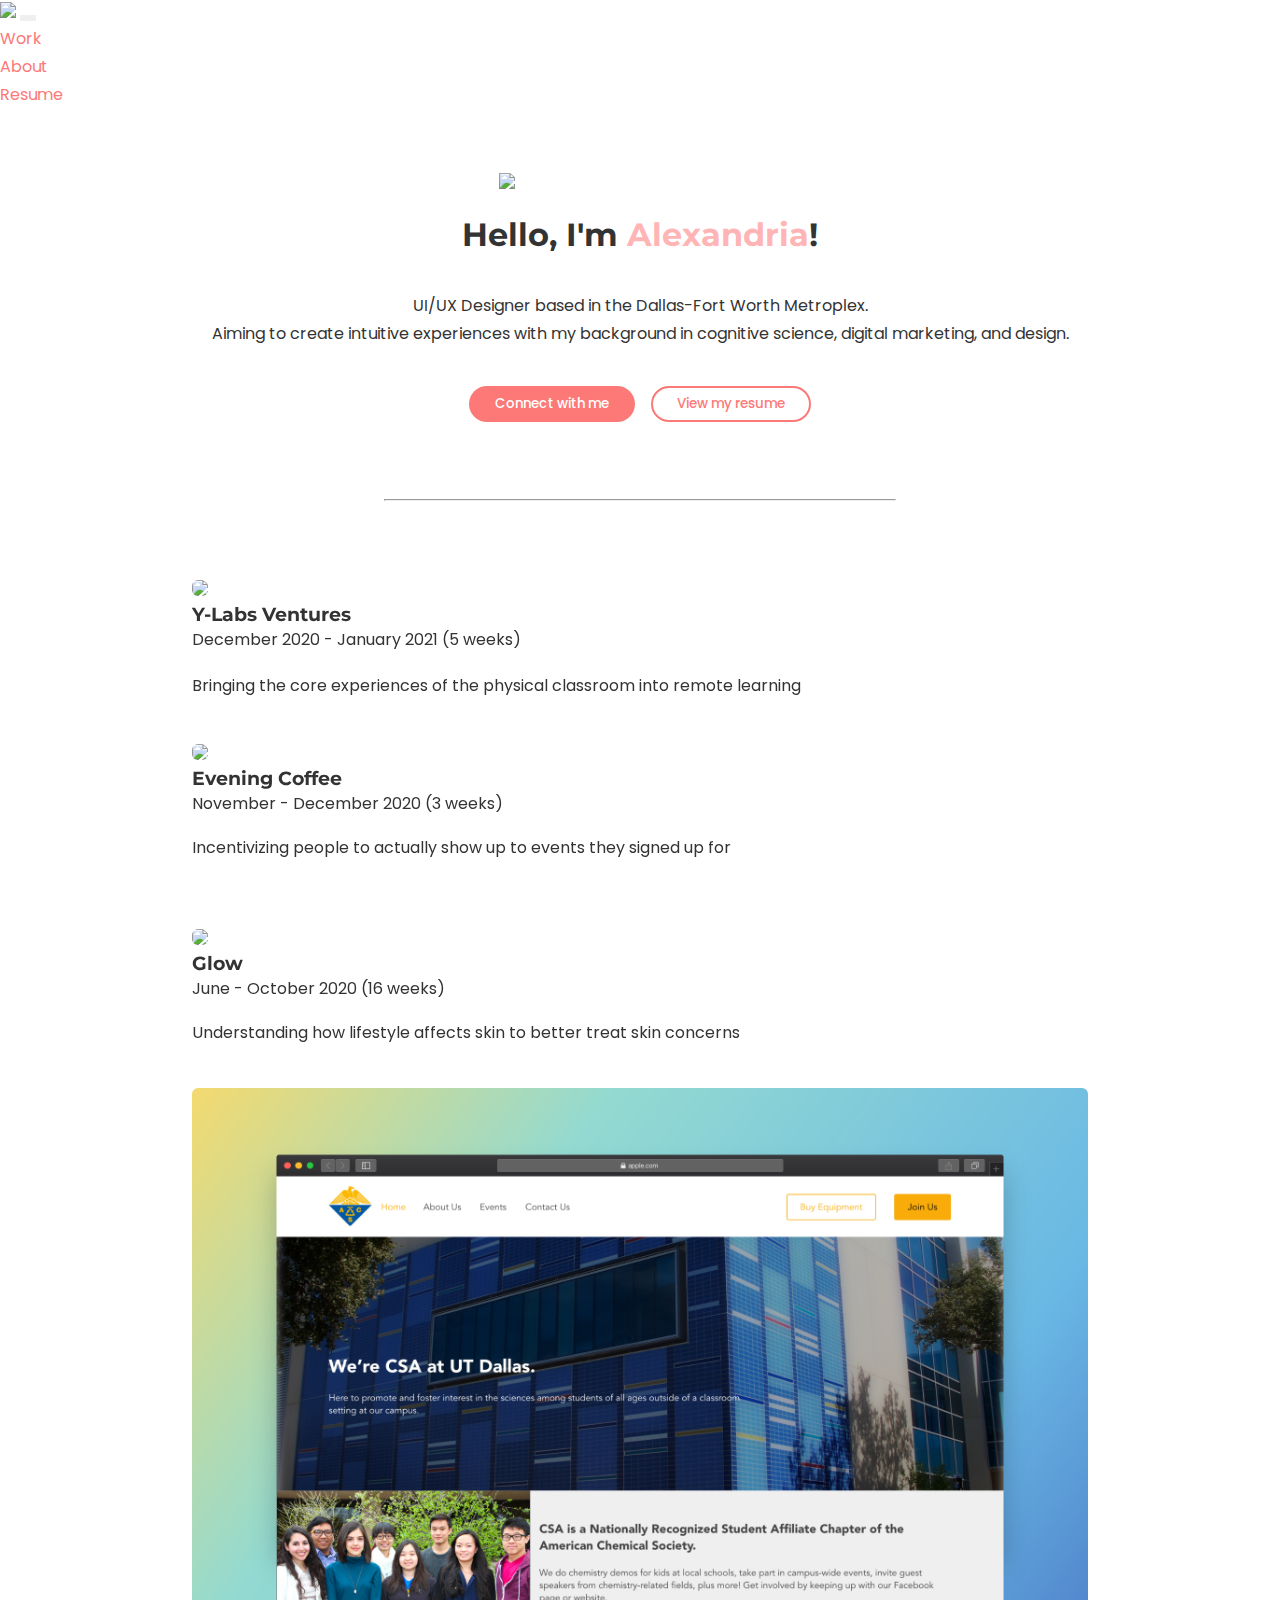
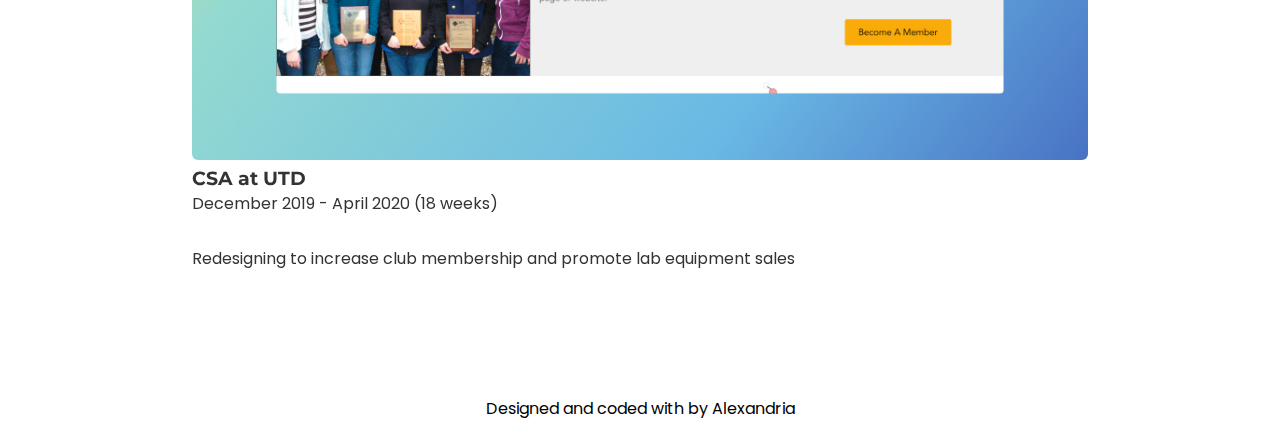
==== commit d378c84c: "CSA at UTD overhaul" ====
--- a/index.html
+++ b/index.html
@@ -5,15 +5,15 @@
     <meta charset="utf-8">
     <meta name="viewport" content="width=device-width, initial-scale=1, minimum-scale=1">
 
-    <title>Alexandria Lo: UI/UX Designer</title>
+    <title>Alexandria Lo: UI/UX Design Portfolio</title>
     <meta name="description" content="I'm Alexandria Lo. I graduated from the University of Texas at Dallas with a B.S. in Cognitive Science. View my UX Design portfolio here.">
 
     <link rel="canonical" href="https://alexandrialo.com/" />
 
     <!-- Jquery for Bootstrap -->
-    <script async src="https://ajax.googleapis.com/ajax/libs/jquery/3.3.1/jquery.min.js"></script>
+    <script async src="https://code.jquery.com/jquery-3.4.1.min.js"></script>
     <link rel="icon" href="images/favicon.ico">
-    <link href="https://fonts.googleapis.com/css?family=Roboto|Montserrat&display=swap" rel="stylesheet">
+    <link href="https://fonts.googleapis.com/css?family=Poppins|Roboto|Montserrat&display=swap" rel="stylesheet">
 
     <!-- Global site tag (gtag.js) - Google Analytics -->
     <script src="https://www.googletagmanager.com/gtag/js?id=UA-148686804-1"></script>
@@ -30,13 +30,12 @@
     </script>
 
     <meta http-equiv="X-UA-Compatible" content="IE=edge">
-    <!-- BootstrapCDN -->
-    <link rel="stylesheet" href="https://stackpath.bootstrapcdn.com/bootstrap/4.4.1/css/bootstrap.min.css" integrity="sha384-Vkoo8x4CGsO3+Hhxv8T/Q5PaXtkKtu6ug5TOeNV6gBiFeWPGFN9MuhOf23Q9Ifjh" crossorigin="anonymous">
-    <script async src="https://stackpath.bootstrapcdn.com/bootstrap/4.4.1/js/bootstrap.min.js" integrity="sha384-wfSDF2E50Y2D1uUdj0O3uMBJnjuUD4Ih7YwaYd1iqfktj0Uod8GCExl3Og8ifwB6" crossorigin="anonymous"></script>
-    <!-- animation on scroll -->
-    <link href="https://unpkg.com/aos@2.3.1/dist/aos.css" rel="stylesheet">
-    <!-- hamburger menu -->
-    <link rel="stylesheet" href="https://cdnjs.cloudflare.com/ajax/libs/font-awesome/4.7.0/css/font-awesome.min.css">
+    <!-- Bootstrap CSS -->
+    <link href="https://cdn.jsdelivr.net/npm/bootstrap@5.0.0-beta1/dist/css/bootstrap.min.css" rel="stylesheet" integrity="sha384-giJF6kkoqNQ00vy+HMDP7azOuL0xtbfIcaT9wjKHr8RbDVddVHyTfAAsrekwKmP1" crossorigin="anonymous">
+    <!-- Bootstrap JS -->
+    <script src="https://cdn.jsdelivr.net/npm/bootstrap@5.0.0-beta1/dist/js/bootstrap.bundle.min.js" integrity="sha384-ygbV9kiqUc6oa4msXn9868pTtWMgiQaeYH7/t7LECLbyPA2x65Kgf80OJFdroafW" crossorigin="anonymous"></script>
+    <!-- FA icons -->
+    <link rel="stylesheet" href="https://use.fontawesome.com/releases/v5.15.1/css/all.css" integrity="sha384-vp86vTRFVJgpjF9jiIGPEEqYqlDwgyBgEF109VFjmqGmIY/Y4HV4d3Gp2irVfcrp" crossorigin="anonymous">
     <link rel="stylesheet" href="stylesheet.css">
 </head>
 
@@ -45,165 +44,75 @@
     <noscript><iframe src="https://www.googletagmanager.com/ns.html?id=GTM-KJVJS6B" height="0" width="0" style="display:none;visibility:hidden"></iframe></noscript>
     <!-- End Google Tag Manager (noscript) -->
 
-    <nav id="nav">
-        <div class="menu">
-            <a href="index.html"><img class="logo" src="images/name-1.png"></a>
-            <ul id="nav">
-                <li id="o"><a href="#work">Work</a></li>
-                <li id="o"><a href="about.html">About</a></li>
-                <li id="o"><a href="contact.html">Contact</a></li>
-            </ul>
-            <!-- hamburger-kun -->
-            <a href="javascript:void(0);" class="icon" onclick="myFunction()"><img src="images/arrow.jpg"></a>
+    <nav class="navbar navbar-expand-lg navbar-light bg-white sticky-top shadow-sm">
+        <div class="container-md">
+            <a class="navbar-brand" href="index.html"><img class="logo" src="images/logo.png"></a>
+            <button class="navbar-toggler" type="button" data-bs-toggle="collapse" data-bs-target="#navbarSupportedContent" aria-controls="navbarSupportedContent" aria-expanded="false" aria-label="Toggle navigation">
+                <span class="navbar-toggler-icon"></span>
+            </button>
+            <div class="collapse navbar-collapse justify-content-end" id="navbarSupportedContent">
+                <ul class="navbar-nav">
+                    <li class="nav-item">
+                        <a class="nav-link active" aria-current="page" href="#work">Work</a>
+                    </li>
+                    <li class="nav-item">
+                        <a class="nav-link" href="about.html">About</a>
+                    </li>
+                    <li class="nav-item">
+                        <a class="nav-link" href="images/alo-resume.pdf">Resume</a>
+                    </li>
+                </ul>
+            </div>
         </div>
     </nav>
-    <div class="hero container-fluid">
-        <div class="row">
-            <div class="col-sm-6 order-sm-12">
-                <img src="images/IMG_1002.jpeg" class="hero-image">
+    <div class="container-fluid">
+        <img class="hero-img-fluid" src="images/IMG_1002.jpeg">
+        <center class="lh-lg col-md-12">
+            <h1>Hello, I'm <span style="color:#ffb5b5">Alexandria</span>!</h1>
+            <p style="margin: 0px">UI/UX Designer based in the Dallas-Fort Worth Metroplex.</p>
+            <p>Aiming to create intuitive experiences with my background in cognitive science, digital marketing, and design.</p>
+            <button class="btn btn-primary" style="margin: 0 12px 0 0;" type="button"><a href="https://linkedin.com/in/alexandrialo">Connect with me</a>
+            </button>
+            <button class="btn btn-secondary" style="margin: 0;" type="button"><a href="images/alo-resume.pdf">View my resume</a>
+            </button>
+        </center>
+    </div>
+    <hr id="work">
+    <div class="container-md">
+        <div class="row portfolio">
+            <div class="portfolio-container col-md-6 hvr-float"><a href="project/y-labs.html">
+                    <img src="y-labs/y-labs-cover.png">
+                    <h3>Y-Labs Ventures</h3>
+                    <p class="subtitle">December 2020 - January 2021 (5 weeks)</p>
+                    <p>Bringing the core experiences of the physical classroom into remote learning</p>
+                </a>
             </div>
-            <div class="col-sm-6 order-sm-1">
-                <div class="hero-text">
-                    <h1>Hello, I'm <b style="color:#ffb5b5">Alexandria</b>!</h1>
-                    <div class="subtext">
-                        <p>ALEXANDRIA /ˌalig'zandrēə/ <i>User Experience Designer</i></p>
-                        <p><b>1.</b> Self-motivated designer; constantly looking for new learning opportunties; based in the Dallas-Fort Worth Metroplex</p>
-                    </div>
-                </div>
+            <div class="portfolio-container col-md-6 hvr-float"><a href="project/evening-coffee.html">
+                    <img src="evening-coffee/evening-coffee-cover.png">
+                    <h3>Evening Coffee</h3>
+                    <p class="subtitle">November - December 2020 (3 weeks)</p>
+                    <p>Incentivizing people to actually show up to events they signed up for</p>
+                </a>
+            </div>
+        </div>
+        <div class="row portfolio">
+            <div class="portfolio-container col-md-6 hvr-float"><a href="project/glow.html">
+                    <img src="glow/glow-cover.png">
+                    <h3>Glow</h3>
+                    <p class="subtitle">June - October 2020 (16 weeks)</p>
+                    <p>Understanding how lifestyle affects skin to better treat skin concerns</p>
+                </a>
+            </div>
+            <div class="portfolio-container col-md-6 hvr-float">
+                <a href="project/csaatutd.html">
+                    <img src="csaatutd/csa-cover.png">
+                    <h3>CSA at UTD</h3>
+                    <p class="subtitle">December 2019 - April 2020 (18 weeks)</p>
+                    <p>Redesigning to increase club membership and promote lab equipment sales</p>
+                </a>
             </div>
         </div>
     </div>
-    <hr id="work">
-    <div class="portfolio">
-        <div class="mywork container">
-            <h2 class="home-text">My Work</h2>
-            <!--
-            <div class="portfolio-boxes row">
-                <div class="col-md-6" data-aos="fade-right" data-aos-duration="1000">
-                    <img src="">
-                </div>
-                <div class="col-md-6 parent">
-                    <h3 class="portfolio-title">Coming Soon</h3>
-                    <p>UX | UI</p>
-                    <p>Helping a user understand how their lifestyle affects their skin condition to better treat their skin concern.</p>
-                    <button class="button-cs">Coming Soon</button>
-                </div>
-            </div>
--->
-            <div class="portfolio-boxes row">
-                <div class="col-md-6" data-aos="fade-right" data-aos-duration="1000">
-                    <img src="bobasaurus/bobasaurus-cover.jpg">
-                </div>
-                <div class="col-md-6 parent">
-                    <h3 class="portfolio-title">Bobasaurus</h3>
-                    <p>UX | UI</p>
-                    <p>Creating a new way to track a user's favorite boba tea combinations.</p>
-                    <a href="project/bobasaurus.html"><button class="button">Work In Progress</button></a>
-                </div>
-            </div>
-        </div>
-        <div class="mywork container">
-            <div class="portfolio-boxes row">
-                <div class="col-md-6" data-aos="fade-right" data-aos-duration="1000">
-                    <img src="csaatutd/csa-cover.jpg">
-                </div>
-                <div class="col-md-6 parent">
-                    <h3 class="portfolio-title">CSA at UTD</h3>
-                    <p>UX | UI</p>
-                    <p>Improving the user experience for the website to increase membership and promote lab equipment sales.</p>
-                    <a href="project/csaatutd.html"><button class="button">Take A Look</button></a>
-                </div>
-            </div>
-        </div>
-        <div class="mywork container">
-            <div class="portfolio-boxes row">
-                <div class="col-md-6" data-aos="fade-right" data-aos-duration="1000">
-                    <img src="bobateau/bobateau-cover.jpg">
-                </div>
-                <div class="col-md-6 parent">
-                    <h3 class="portfolio-title">BobaTeaU</h3>
-                    <p>Web Dev</p>
-                    <p>Helping local boba addicts find their favorite boba shops and drinks near campus.</p>
-                    <a href="project/bobateau.html"><button class="button">Take A Look</button></a>
-                </div>
-            </div>
-        </div>
-        <div>
-            <div class="mywork container">
-                <div class="home-text">
-                    <h2>Other Design Work</h2>
-                </div>
-                <div class="row">
-                    <div class="col-md">
-                        <a href="project/aliexpress.html" class="block">
-                            <div class="overlay">
-                                <h3>AliExpress</h3>
-                                <p>Using heuristics to improve the visibility of shopping cart items</p>
-                            </div>
-                            <img class="image" src="aliexpress/aliexpress-cover.jpg">
-                        </a>
-                    </div>
-                    <div class="col-md">
-                        <a href="project/statwax.html" class="block">
-                            <div class="overlay">
-                                <h3>Statwax</h3>
-                                <p>Designing the regional company logo</p>
-                            </div>
-                            <img class="image" src="statwax/statwax-cover.jpg">
-                        </a>
-                    </div>
-                    <div class="col-md">
-                        <a href="artwork.html" class="block">
-                            <div class="overlay">
-                                <h3>Artwork</h3>
-                                <p>A small collection of my favorite pieces</p>
-                            </div>
-                            <img class="image" src="images/ig-devil-no-4.jpg">
-                        </a>
-                    </div>
-                </div>
-            </div>
-        </div>
-    </div>
-    <!-- animate on scroll -->
-    <script src="https://unpkg.com/aos@2.3.1/dist/aos.js"></script>
-    <script>
-        AOS.init({
-            disable: function() {
-                var maxWidth = 600;
-                return window.innerWidth < maxWidth;
-            }
-        });
-
-    </script>
-    <!-- smooth scrolling -->
-    <script>
-        $(document).ready(function() {
-            // Add smooth scrolling to all links
-            $("a").on('click', function(event) {
-
-                // Make sure this.hash has a value before overriding default behavior
-                if (this.hash !== "") {
-                    // Prevent default anchor click behavior
-                    event.preventDefault();
-
-                    // Store hash
-                    var hash = this.hash;
-
-                    // jQuery's animate() method to add smooth page scroll
-                    // 888 milliseconds to scroll to the specified area
-                    $('html, body').animate({
-                        scrollTop: $(hash).offset().top
-                    }, 888, function() {
-
-                        // Add hash (#) to URL when done scrolling (default click behavior)
-                        window.location.hash = hash;
-                    });
-                } // End if
-            });
-        });
-
-    </script>
 
     <!-- find horizontal scroll -->
     <script>
@@ -220,26 +129,12 @@
 
     </script>
 
-    <!-- responsive nav -->
-    <script>
-        function myFunction() {
-            var x = document.getElementById("nav");
-            if (x.className === "menu") {
-                x.className += " responsive";
-            } else {
-                x.className = "menu";
-            }
-        }
-
-    </script>
-
-    <footer class="footer">
-        <div class="footer-text">
-            <center>Website designed and coded &copy 2020 Alexandria Lo</center>
-            <p><a href="mailto:alexandrialo.css@gmail.com"><img class="socialmedia" src="images/gmail.jpg"></a>
-                <a href="https://www.linkedin.com/in/alexandrialo/" target="_blank" rel="noopener noreferrer"><img class="socialmedia" src="images/linkedin.jpg"></a>
-                <a href="https://www.instagram.com/aaaliku" target="_blank" rel="noopener noreferrer"><img class="socialmedia" src="images/instagram.jpg"></a></p>
-        </div>
+    <footer>
+        <center class="footer-text"><a href="mailto:alexandrialo.css@gmail.com"><i class="fas fa-envelope fa-lg social-media"></i></a>
+            <a href="https://www.linkedin.com/in/alexandrialo/" target="_blank" rel="noopener noreferrer"><i class="fab fa-linkedin-in fa-lg social-media"></i></a>
+            <a href="https://www.instagram.com/aaaliku" target="_blank" rel="noopener noreferrer"><i class="fab fa-instagram fa-lg"></i></a>
+        </center>
+        <center class="footer-text">Designed and coded with <i class="fas fa-heart"></i> by Alexandria</center>
     </footer>
 </body>
 
--- a/stylesheet.css
+++ b/stylesheet.css
@@ -21,6 +21,7 @@
 
 html {
     height: 100%;
+    scroll-behavior: smooth;
 }
 
 html,
@@ -160,797 +161,441 @@
 }
 
 /************************* basic html *************************/
-h1 {
+h1,
+h2,
+h3,
+h4,
+h5,
+h6 {
     font-family: "Montserrat", sans-serif;
     font-display: swap;
-    font-size: 48.83px;
-    line-height: 73.245px;
-    margin: 0;
-    text-align: left;
-    margin-top: 2%;
-    font-weight: 500;
-    color: #132743;
-
-}
-
-h2 {
-    font-family: "Montserrat", sans-serif;
+    color: #333;
+    font-weight: bold;
+    margin-bottom: 3%;
+}
+
+p {
+    font-family: "Poppins", "Roboto", sans-serif;
     font-display: swap;
-    font-size: 39.06px;
-    line-height: 58.59px;
-    text-align: left;
-    margin: 2% 0;
-    font-weight: 500;
-    color: #132743;
-}
-
-h3 {
-    font-family: "Montserrat", sans-serif;
-    font-display: swap;
-    font-size: 31.25px;
-    line-height: 46.875px;
-    text-align: left;
-    margin: 2% 0;
-    font-weight: 500;
-    color: #132743;
-}
-
-h4 {
-    font-family: "Montserrat", sans-serif;
-    font-display: swap;
-    font-size: 25px;
-    line-height: 37.5px;
-    margin: 2% 0;
-    font-weight: 500;
-    color: #132743;
-}
-
-h5 {
-    font-family: "Montserrat", sans-serif;
-    font-display: swap;
-    color: #1d365c;
-    font-weight: 500;
-    font-size: 20px;
-    line-height: 30px;
-    margin: 2% auto;
-}
-
-p {
-    font-family: "Roboto", sans-serif;
-    font-display: swap;
-    font-size: 18px;
-    padding: 0 0 26px 0;
-    line-height: 27px;
-    color: #132743;
+    color: #333;
+    margin-bottom: 3%;
+    line-height: 1.75em;
+}
+
+b,
+.figure-caption {
+    font-family: "Poppins", "Roboto", sans-serif;
+    margin-bottom: 2%;
 }
 
 a {
-    color: #fc7978;
-    font-weight: 500;
-}
-
+    font-family: "Poppins", "Roboto", sans-serif;
+    color: #fc7978;
+    text-decoration: none;
+}
 
 a:hover {
-    color: #1E365C;
+    color: #fc7978;
+    transition-duration: 0.4s;
     text-decoration: none;
 }
 
 hr {
-    margin: auto;
+    margin: 6% auto;
     width: 40%;
 }
 
 ul,
 ol {
-    font-family: "Roboto", sans-serif;
+    font-family: "Poppins", "Roboto", sans-serif;
     font-display: swap;
-    font-size: 18px;
-    line-height: 27px;
-    color: #132743;
-}
-
-/************************* navigation bar *************************/
-/*
-header {
-    height: 10%;
-    background-color: white;
+    color: #333;
+    margin-bottom: 3%;
+    line-height: 1.75em;
+}
+
+img {
     width: 100%;
-    position: relative;
-    display: flex;
-    top: 0px;
-    z-index: 1;
-    align-items: center;
-    justify-content: center;
-}
-*/
-
-.logo {
-    width: 175px;
-    float: left;
-    position: relative;
-    margin-right: 50px;
+}
+
+/************************* navbar *************************/
+
+.navbar-light .navbar-nav .nav-link:hover {
+    color: #fc7978;
+}
+
+.navbar-light .navbar-toggler {
+    color: #333;
+    border-color: transparent;
+}
+
+.navbar-light .navbar-nav .nav-link.active,
+.navbar-light .navbar-nav .show > .nav-link {
+    color: #fc7978;
+
+}
+
+li.nav-item {
+    padding-right: 1em;
+}
+
+.nav-link {
+    border-bottom: 2px solid transparent;
+    padding-bottom: 0px;
+}
+
+.nav-link:hover {
+    border-bottom: 2px solid #fc7978;
+    padding-bottom: 0px;
+}
+
+.container-sm a:hover {
+    color: #333;
 }
 
 /************************* desktop config *************************/
-@media only screen and (min-width: 601px) {
-
-    /*
-    header {
-        position: fixed;
-        margin: 10px 15px 15px 10px;
-        left: 0;
-        display: inline;
+@media only screen and (min-width: 851px) {
+
+    .row {
+        margin-left: 15%;
+        margin-right: 15%;
     }
-*/
-
-    nav {
-        overflow: hidden;
-        height: 2%;
-        background-color: white;
-        width: 100%;
-        display: flex;
-        top: 0px;
-        z-index: 1;
-        text-decoration: none;
+
+    .active,
+    .dot:hover {
+        background-color: transparent !important;
     }
 
-    nav ul {
-        float: right;
-        list-style-type: none;
-        display: block;
-        margin: 0;
-        padding: 0;
+}
+
+/************************* mobile config *************************/
+@media only screen and (max-width: 850px) {
+
+    .hero-img-fluid {
+        max-width: 250px !important;
     }
 
-    nav li,
-    nav a {
-        display: inline-block;
-        padding: 10px 10px 0 10px;
-        text-decoration: none;
-        font-family: "Montserrat", sans-serif;
-        font-display: swap;
-        color: #132743;
-        text-transform: capitalize;
-        font-weight: 500;
-    }
-
-    nav a:hover {
-        color: #fc7978;
-        text-decoration: none;
-    }
-
-    html:not([data-scroll='0']) nav {
-        position: sticky;
-        top: 0px;
-        left: 10px;
-        right: 10px;
-        border: none;
-        border-radius: 0;
-        margin: 0;
-        padding: 15px;
-        box-shadow: 0px 10px 10px 0px rgba(19, 39, 67, .05);
-        outline: none;
-    }
-
-    .menu {
-        display: flex;
-        flex-basis: auto;
-        flex-grow: 1;
-        flex-shrink: 1;
-        justify-content: space-between;
-        background: white;
-        margin: 0 50px;
-    }
-}
-
-nav .icon {
-    display: none;
-    width: 20px;
-    margin-top: 20px;
-    margin-right: 10px;
-    background-color: white;
-}
-
-/************************* mobile config *************************/
-@media only screen and (max-width: 600px) {
-
-    .logo {
-        width: 200px;
-        float: none;
-        margin: auto;
-        /*        position: relative;*/
-    }
-
-    nav {
-        overflow: hidden;
-        background-color: white;
-        width: 100%;
-    }
-
-    nav ul {}
-
-    nav li,
-    nav a {
-        display: inline-block;
-        padding: 5px;
-        text-decoration: none;
-        font-family: "Montserrat", sans-serif;
-        font-display: swap;
-        color: #132743;
-        text-transform: uppercase;
-        font-weight: 500;
-    }
-
-    /* hide all links except for first (home) */
-    nav a,
-    nav li:not(:first-child) {
-        display: none;
-    }
-
-    /* show links in topnav (.icon) */
-    nav a.icon,
-    nav li.icon {
-        width: 40px;
-        display: block;
-        margin: auto;
-    }
-
-    html:not([data-scroll='0']) nav {
-        position: sticky;
-        top: 0px;
-        border: none;
-        border-radius: 0;
-        z-index: 1;
-        left: 10px;
-        right: 10px;
-        box-shadow: 0px 10px 10px 0px rgba(19, 39, 67, .05);
-        outline: none;
-    }
-
-    .case-content {
-        width: 90vw !important;
-    }
-
-    .footer {
-        margin-top: 10%;
-    }
-
-}
-
-/************************* mobile responsive config *************************/
-@media only screen and (max-width: 600px) {
-
-    /* for topnav with JS when clicking the icon */
-    nav.responsive {}
-
-    nav.responsive a.icon,
-    nav.responsive li.icon {
-        position: relative;
-        margin-left: auto;
-        margin-right: auto;
-        bottom: 0;
-    }
-
-    /* displays links vertically for mobile */
-    nav.responsive ul {}
-
-    nav.responsive li,
-    nav.responsive a {
-        font-family: "Montserrat", sans-serif;
-        font-display: swap;
-        color: #132743;
-        text-transform: capitalize;
-        font-weight: 500;
-        text-decoration: none;
-        float: none;
-        display: block;
-        text-align: center;
-    }
-}
-
-/************************* home hero *************************/
+}
+
+/************************* home *************************/
 .hero {
     background-color: white;
     overflow: hidden;
-    padding: 10px;
-}
-
-
-.hero-image {
+    margin-bottom: 4%;
+}
+
+.hero-img-fluid {
+    border-radius: 50%;
+    max-width: 26%;
     display: block;
     object-fit: fill;
+    margin: auto;
+    padding: 2%;
+    height: auto;
+    overflow: hidden;
+}
+
+.portfolio,
+.portfolio-container {
+    margin-bottom: 24px;
+}
+
+.portfolio-container h3 {
+    margin-bottom: 0;
+}
+
+.portfolio-container img {
+    border-radius: 6px;
+}
+
+.about-img {
+    border-radius: 6px;
+}
+
+.disabled {
+    opacity: 0.5;
+}
+
+.subtitle {
+    margin-top: 0;
+}
+
+/************************* project content *************************/
+.overview {
+    padding-top: 2%;
+    padding-bottom: 2%;
+    margin: 0;
+}
+
+.final-design img {
+    border-radius: 16px;
+}
+
+.final-design-dsk img {
+    border-radius: 8px;
+    margin-bottom: 24px;
+}
+
+.content h3 {
+    margin-top: 6%
+}
+
+.content p,
+.about p {
+    margin-bottom: 3%;
+}
+
+.content img {
+
+    padding: 3% 0;
+    width: 100%;
+}
+
+.card,
+.carousel {
+    margin-bottom: 2%;
+}
+
+.card-body {
+    /*    padding: 1rem 2rem;*/
+}
+
+.figure-caption {
+    margin: auto;
+    text-align: center;
+    padding-bottom: 3%;
+    font-size: 16px;
+}
+
+.wrap {
+    background-color: #FFF1F1;
+    display: block;
+    padding: 2% 0;
+    margin: 1% 0 2% 0;
+}
+
+.row {
+    align-items: flex-start;
+}
+
+.content a,
+.about a {
+    color: #4D98F1;
+}
+
+.content a:hover,
+.about a:hover {
+    color: #fc7978;
+    transition-duration: 0.4s;
+}
+
+.facts li {
+    list-style-image: url(images/sakura-emoji.png);
+    line-height: 1.75em;
+}
+
+/************************* iphone mockup *************************/
+#main {
+    /*    min-height: 100vh;*/
+    display: flex;
+    justify-content: center;
+    align-items: center;
+}
+
+#iphone-x {
+    position: relative;
+    margin: 40px auto;
+    width: 250px;
+    height: 541px;
+    border-radius: 20px;
+    background-color: #1f1f1f;
+    box-shadow: 0px 0px 0px 11px #1f1f1f, 0px 0px 0px 13px #191919, 0px 0px 0px 13.33px #111, 8px 8px 26.66px #000;
+    overflow: hidden;
+}
+
+#iphone-x:before,
+#iphone-x:after {
+    content: '';
+    position: absolute;
+    left: 50%;
+    transform: translateX(-50%);
+}
+
+#iphone-x:before {
+    top: 0px;
+    width: 56%;
+    height: 20px;
+    background-color: #1f1f1f;
+    border-radius: 0px 0px 12px 12px;
+}
+
+#iphone-x #speaker {
+    position: absolute;
+    top: 0px;
+    left: 50%;
+    z-index: 2;
+    transform: translate(-50%, 6px);
+    height: 5.33px;
+    width: 15%;
+    background-color: #101010;
+    border-radius: 5.33px;
+    box-shadow: inset 0px -3px 3px 0px rgba(256, 256, 256, 0.2);
+}
+
+#iphone-x #camera {
+    position: absolute;
+    left: 10%;
+    top: 0px;
+    z-index: 3;
+    transform: translate(125px, 4px);
+    width: 8px;
+    height: 8px;
+    background-color: #101010;
+    border-radius: 8px;
+    box-shadow: inset 0px -3px 2px 0px rgba(256, 256, 256, 0.2);
+}
+
+#iphone-x #camera:after {
+    content: '';
+    position: absolute;
+    background-color: #2d4d76;
+    width: 4px;
+    height: 4px;
+    top: 2px;
+    left: 2px;
+    top: 3px;
+    left: 3px;
+    display: block;
+    border-radius: 4px;
+    box-shadow: inset 0px -2px 2px rgba(0, 0, 0, 0.5);
+}
+
+/* browser mockup */
+
+.browser-mockup {
+    border-top: 2em solid rgba(230,
+            230,
+            230, 0.7);
+    box-shadow: 0 0.1em 1em 0 rgba(0, 0, 0, 0.4);
+    position: relative;
+    border-radius: 3px 3px 0 0;
+    margin-bottom: 3%;
+}
+
+.browser-mockup:before {
+    display: block;
+    position: absolute;
+    content: '';
+    top: -1.25em;
+    left: 1em;
+    width: 0.5em;
+    height: 0.5em;
     border-radius: 50%;
-    margin-top: 2em;
-    padding: 0 10%;
-    max-width: 500px;
-}
-
-/*
-.parallax {
-    background-color: white;
-    height: 500px;
-    background-attachment: fixed;
-    background-position: center;
-    background-repeat: no-repeat;
-    background-size: cover;
-}
-*/
-
-.hero-text {
+    background-color: #f44;
+    box-shadow: 0 0 0 2px #f44, 1.25em 0 0 2px #fb5, 2.5em 0 0 2px #9b3;
+}
+
+.browser-mockup > * {
     display: block;
-    margin-top: 15%;
-    padding: 0 10%;
-}
-
-.hero-text h1 {
-    vertical-align: baseline;
-    display: block;
-}
-
-.subtext {
-    margin-top: 2%;
-    padding: 0;
-}
-
-.subtext p {
-    padding: 10px 0 0 0;
-}
-
-.home-text {
+}
+
+.browser-wrapper {
     position: relative;
+    padding-top: 0;
+    padding-bottom: 56.25%;
+    height: 0;
+}
+
+.browser-wrapper iframe {
+    position: absolute;
+    top: 0;
+    left: 0;
+    width: 100%;
     height: 100%;
-    margin: auto;
-    text-align: left;
-    padding: 0 15px;
-}
-
-.home-text p {
-    width: 100%;
-}
-
-/************************* home portfolio *************************/
-.portfolio,
-.about,
-.art,
-.contact {
-    background-color: white;
-    padding: 2% 0;
-    margin: 2% auto;
-    max-width: 90%;
-}
-
-.portfolio-boxes {
-    flex-grow: 1;
-    margin: 20px 0;
-}
-
-.center {
-    display: block;
-    margin-left: auto;
-    margin-right: auto;
-    text-decoration: none;
-}
-
-
-.mywork {
-    height: 100%;
-    margin: auto;
-}
-
-.mywork p {
-    padding: 10px 0 0 0;
-}
-
-.parent {
-    display: flex;
-    /*
-    align-items: center;
-    justify-content: center;
-*/
-    flex-direction: column;
-}
-
-.button {
+}
+
+/************************* buttons *************************/
+
+.btn-primary {
     border-radius: 100px;
-    font-family: "Roboto", sans-serif;
+    font-family: "Poppins", "Roboto", sans-serif;
     text-align: center;
     transition-duration: 0.4s;
     margin: 1em auto;
-    width: 200px;
-    font-size: 18px;
-    padding: 12px;
+    display: inline-block;
     font-weight: 500;
     text-decoration: none;
     background-color: #fc7978;
     border: 2px solid transparent;
     color: white;
-}
-
-
-.button:hover {
+    padding: 6px 24px;
+}
+
+
+.btn-primary:hover {
     background-color: white;
     border: 2px solid #fc7978;
     outline: none;
-    color: #fc7978;
     text-decoration: none;
-}
-
-.button-cs {
+    color: #fc7978;
+}
+
+.btn-primary a {
+    color: white;
+}
+
+.btn-primary:hover a {
+    color: #fc7978;
+}
+
+.btn-secondary {
     border-radius: 100px;
-    font-family: "Roboto", sans-serif;
+    font-family: "Poppins", "Roboto", sans-serif;
     text-align: center;
     transition-duration: 0.4s;
-    margin: 1em 0;
-    width: 200px;
-    font-size: 18px;
-    padding: 12px;
+    margin: 1em auto;
+    display: inline-block;
     font-weight: 500;
+    background-color: white;
+    border: 2px solid #fc7978;
+    outline: none;
     text-decoration: none;
-    color: white;
-    background-color: gray;
-    outline: none;
-    border: 2px solid transparent;
-}
-
-.button-cs:hover {
-    background-color: white;
-    border: 2px solid gray;
-    color: gray;
+    color: #fc7978;
+    padding: 6px 24px;
+}
+
+.btn-secondary:hover {
     text-decoration: none;
-}
-
-img {
-    max-width: 100%;
-}
-
-/************************* art *************************/
-
-.row {
-    margin: 20px auto;
-    /*    padding: auto;*/
-    width: 100%;
-}
-
-.column {
-    flex: 33.33%;
-    padding: 5px 10px;
-    margin: 0;
-}
-
-/************************* about *************************/
-.about-img {
-    /*    max-width: 350px;*/
-    /*    border-radius: 50%;*/
-    margin: 10px auto;
-}
-
-.about-text {
-    padding: 0;
-    margin: 10px auto;
-    max-width: 90%;
-}
-
-
-figcaption {}
-
-/************************* project content *************************/
-
-.summary {
-    height: 100%;
-    margin: auto;
-    padding: 0;
-}
-
-.snippet {
-    text-align: left;
-    height: 100%;
-    padding-left: 20px;
-}
-
-.snippet h4 {
-    padding-top: 20px;
-}
-
-.snippet p {
-    padding: 0;
-}
-
-.problem {}
-
-.case-content {
-    width: 90vw;
-    min-width: 310px;
-    padding-bottom: 3%;
-    margin: 0 auto;
-    display: block;
-}
-
-/* main title */
-
-.background {
-    display: block;
-}
-
-.content-heading {
-    position: relative;
-    padding-top: 1em;
-}
-
-.subtitle {
-    font-style: italic;
-    color: gray;
-}
-
-.overview-title {
-    font-weight: 500;
-    text-transform: capitalize;
-}
-
-.content-process {
-    position: relative;
-}
-
-.content-process img {
-    display: block;
-    margin: 20px auto;
-}
-
-.heading-section p {
-    text-align: center;
-}
-
-summary {}
-
-/************************* unique project content *************************/
-.csa {
-    background-color: #49bfed;
-    color: white;
-    padding: 30px;
-    border-radius: 8px;
-}
-
-.csa-font {
-    color: #49bfed;
-}
-
-.bobateau {
-    background-color: #E2AA87;
-    color: white;
-    padding: 30px;
-    border-radius: 8px;
-}
-
-.bobateau-font {
-    color: #E2AA87;
-}
-
-.bobasaurus,
-.bobasaurus ul {
-    background-color: skyblue;
-    color: #132743;
-    padding: 30px;
-    border-radius: 8px;
-}
-
-.bobasaurus-font {
-    color: skyblue;
-}
-
-.aliexpress {
-    background-color: #f4b663;
-    padding: 30px;
-    border-radius: 8px;
-}
-
-.aliexpress-font {
-    color: #f4b663;
-}
-
-.statwax {
-    background-color: #00b1aa;
-    color: white;
-    padding: 30px;
-    border-radius: 8px;
-}
-
-.statwax-font {
-    color: #00b1aa;
-}
-
-.goal {
-    padding: 30px;
-    border-radius: 8px;
-}
-
-/*
-.goal p {
-    color: #eef5ff;
-}
-*/
-
-/************************* sections *************************/
-.section {
-    margin: auto;
-    text-align: left;
-    height: 100%;
-}
-
-.section h4 {
-    text-align: left;
-}
-
-.section ol,
-.section ul {
-    padding: 0 0 20px 50px;
-}
-
-.overview {}
-
-.wireframe {
-    margin: auto;
-}
-
-.survey {
-    width: 40%;
-    float: right;
-    margin-left: 10px
-}
-
-.six-hats img {
-    width: 80px;
-    margin: 1em;
-}
+    background-color: rgba(255, 181, 181, 0.25);
+    border: 2px solid #fc7978;
+}
+
+.btn-secondary a {
+    color: #fc7978;
+}
+
+.btn-secondary:hover a {
+    color: #fc7978;
+}
+
 
 /************************* footer *************************/
+
 footer {
-
-    position: relative;
-    background-color: white;
-    text-align: center;
-    margin-top: 50px;
-
-    /*
-    position: fixed;
-   left: 0;
-   bottom: 0;
-   width: 100%;
-   background-color: red;
-   color: white;
-   text-align: center;
-*/
+    margin-top: 2em;
+    font-family: "Poppins", "Roboto", sans-serif;
 }
 
 .footer-text {
-    margin-top: 10px;
-    text-align: center;
-    font-family: "Montserrat", sans-serif;
-    font-display: swap;
-    position: absolute;
-    top: 50%;
-    left: 50%;
-    transform: translate(-50%, -50%);
-    width: 98%;
-    font-size: 14px;
-}
-
-.socialmedia {
-    margin: 3px;
-    max-width: 30px;
-}
-
-/************************* slideshow *************************/
-* {
-    box-sizing: border-box
-}
-
-body {
-    font-family: "Roboto", sans-serif;
-    font-display: swap;
-    margin: 0
-}
-
-/* slideshow container */
-.slideshow-container {
-    max-width: 1000px;
-    position: relative;
-    margin: auto;
-}
-
-.mySlides {
-    display: none;
-    margin: auto;
-}
-
-/* next & previous buttons */
-.prev,
-.next {
-    cursor: pointer;
-    position: absolute;
-    top: 50%;
-    width: auto;
-    padding: 16px;
-    margin-top: -22px;
-    color: white;
-    font-weight: 500;
-    font-size: 18px;
-    transition: 0.6s ease;
-    border-radius: 0 3px 3px 0;
-    user-select: none;
-}
-
-/* position the "next button" to the right */
-.next {
-    right: 0;
-    border-radius: 3px 0 0 3px;
-}
-
-/* on hover, add a black background color with a little bit see-through */
-.prev:hover,
-.next:hover {
-    background-color: rgba(0, 0, 0, 0.8);
-}
-
-/* dots */
-.dot {
-    cursor: pointer;
-    height: 15px;
-    width: 15px;
-    margin: 0 2px;
-    background-color: #bbb;
-    border-radius: 50%;
-    display: inline-block;
-    transition: 0.6s ease;
-}
-
-.active,
-.dot:hover {
-    background-color: #717171;
-}
-
-/* other work hover */
-
-.block {
-    box-shadow: none;
-    opacity: 1;
-    transition: 200ms ease, color 200ms ease;
-    color: transparent;
-    text-decoration: none;
-}
-
-.overlay {
-    transition: .5s ease;
-    opacity: 0;
-    position: absolute;
-    top: 50%;
-    left: 50%;
-    transform: translate(-50%, -50%);
-    -ms-transform: translate(-50%, -50%);
-}
-
-.overlay h3,
-.overlay p {
-    text-align: center;
-    color: #1e365c;
-}
-
-.image {
-    opacity: 1;
-    display: block;
-    width: 100%;
-    height: auto;
-    transition: .5s ease;
-    backface-visibility: hidden;
-    margin: auto;
-    max-width: 400px;
-}
-
-.block:hover .image {
-    opacity: 0.2;
-}
-
-.block:hover .overlay {
-    opacity: 1;
-
+    padding-bottom: 16px;
+}
+
+.footer-text a:hover {
+    color: #333;
+}
+
+.social-media {
+    margin-right: 12px;
 }
 
 /* back to top */
@@ -967,3 +612,189 @@
     opacity: 1;
     transition: .5s ease;
 }
+
+/************************* hover *************************/
+/* Float */
+.hvr-float {
+    display: inline-block;
+    vertical-align: middle;
+    -webkit-transform: perspective(1px) translateZ(0);
+    transform: perspective(1px) translateZ(0);
+    box-shadow: 0 0 1px rgba(0, 0, 0, 0);
+    -webkit-transition-duration: 0.3s;
+    transition-duration: 0.3s;
+    -webkit-transition-property: transform;
+    transition-property: transform;
+    -webkit-transition-timing-function: ease-out;
+    transition-timing-function: ease-out;
+}
+
+.hvr-float:hover,
+.hvr-float:focus,
+.hvr-float:active {
+    -webkit-transform: translateY(-8px);
+    transform: translateY(-8px);
+}
+
+
+/** b/a **/
+.bal-container {
+    position: relative;
+    width: 100%;
+    height: 100%;
+    cursor: grab;
+    overflow: hidden;
+}
+
+.bal-after {
+    display: block;
+    position: absolute;
+    top: 0;
+    right: 0;
+    bottom: 0;
+    left: 0;
+    width: 100%;
+    height: 100%;
+    overflow: hidden;
+}
+
+.bal-before {
+    display: block;
+    position: absolute;
+    top: 0;
+    /* right: 0; */
+    bottom: 0;
+    left: 0;
+    width: 100%;
+    height: 100%;
+    z-index: 15;
+    overflow: hidden;
+}
+
+.bal-before-inset {
+    position: absolute;
+    top: 0;
+    bottom: 0;
+    left: 0;
+}
+
+.bal-after img,
+.bal-before img {
+    object-fit: cover;
+    position: absolute;
+    width: 100%;
+    height: 100%;
+    object-position: 50% 50%;
+    top: 0;
+    bottom: 0;
+    left: 0;
+    -webkit-user-select: none;
+    -khtml-user-select: none;
+    -moz-user-select: none;
+    -o-user-select: none;
+    user-select: none;
+}
+
+.bal-beforePosition {
+    background: #121212;
+    color: #fff;
+    left: 0;
+    pointer-events: none;
+    border-radius: 0.2rem;
+    padding: 2px 10px;
+}
+
+.bal-afterPosition {
+    background: #121212;
+    color: #fff;
+    right: 0;
+    pointer-events: none;
+    border-radius: 0.2rem;
+    padding: 2px 10px;
+}
+
+.beforeLabel {
+    position: absolute;
+    bottom: 0;
+    margin: 1rem;
+    font-size: 1em;
+    -webkit-user-select: none;
+    -khtml-user-select: none;
+    -moz-user-select: none;
+    -o-user-select: none;
+    user-select: none;
+}
+
+.afterLabel {
+    position: absolute;
+    bottom: 0;
+    margin: 1rem;
+    font-size: 1em;
+    -webkit-user-select: none;
+    -khtml-user-select: none;
+    -moz-user-select: none;
+    -o-user-select: none;
+    user-select: none;
+}
+
+/** arrows **/
+.bal-handle {
+    height: 41px;
+    width: 41px;
+    position: absolute;
+    left: 50%;
+    top: 50%;
+    margin-left: -20px;
+    margin-top: -21px;
+    border: 2px solid #fff;
+    border-radius: 1000px;
+    z-index: 20;
+    pointer-events: none;
+    box-shadow: 0 0 10px rgb(12, 12, 12);
+}
+
+.handle-left-arrow,
+.handle-right-arrow {
+    width: 0;
+    height: 0;
+    border: 6px inset transparent;
+    position: absolute;
+    top: 50%;
+    margin-top: -6px;
+}
+
+.handle-left-arrow {
+    border-right: 6px solid #fff;
+    left: 50%;
+    margin-left: -17px;
+}
+
+.handle-right-arrow {
+    border-left: 6px solid #fff;
+    right: 50%;
+    margin-right: -17px;
+}
+
+.bal-handle::before {
+    bottom: 50%;
+    margin-bottom: 20px;
+    box-shadow: 0 0 10px rgb(12, 12, 12);
+}
+
+.bal-handle::after {
+    top: 50%;
+    margin-top: 20.5px;
+    box-shadow: 0 0 5px rgb(12, 12, 12);
+}
+
+.bal-handle::before,
+.bal-handle::after {
+    content: " ";
+    display: block;
+    width: 2px;
+    background: #fff;
+    height: 9999px;
+    position: absolute;
+    left: 50%;
+    margin-left: -1.5px;
+}
